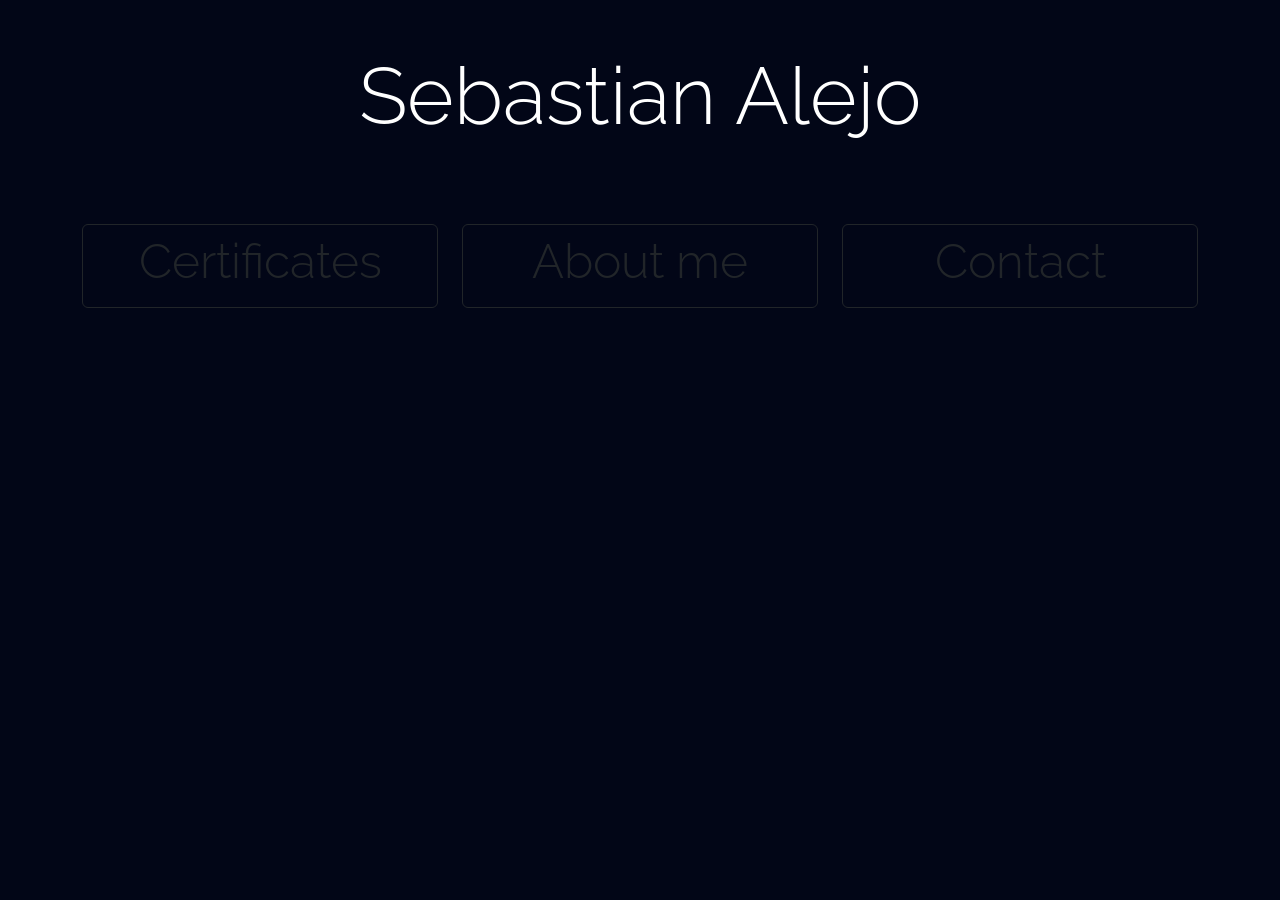
==== index.html @ dbbdac5d "Certificates" ====
<!DOCTYPE html>
<html lang="en" dir="ltr">
<head>
  <title>Sebastian Alejo Website</title>
  <link rel="stylesheet" href="styles.css">
  <link href="https://fonts.googleapis.com/css2?family=Raleway&display=swap" rel="stylesheet">
  <meta charset="UTF-8">
  <meta name="viewport" content="width=device-width, initial-scale=1">
  <link href="https://cdn.jsdelivr.net/npm/bootstrap@5.1.1/dist/css/bootstrap.min.css" rel="stylesheet" integrity="sha384-F3w7mX95PdgyTmZZMECAngseQB83DfGTowi0iMjiWaeVhAn4FJkqJByhZMI3AhiU" crossorigin="anonymous">
</head>
<body class="container bg-transparent">
  <header class="row mt-5 mb-5">
    <h1 class="display-1">Sebastian Alejo</h1>
  </header>
  <section class="row">
    <div class="col-lg-4 col-md-6 col-sm-12 my-4">
      <a class="btn btn-outline-dark mx-auto d-grid gap-2 py-2" href="#certificates" data-bs-toggle="collapse" role="button" aria-expanded="false" aria-controls="certificates"><h2 class="bg-transparent display-5">Certificates</h2></a>
      <div class="collapse my-3 display-6" id="certificates">
        <a class="btn btn-dark my-2" href="https://www.credly.com/badges/c07433f6-ce94-4910-9039-498a11cc44e9" target="_blanket"><p class="h4 bg-transparent my-1 text-white">Python Essentials</p></a> <br>
        <a class="btn btn-dark my-2" href="https://www.credly.com/badges/3a892a32-4303-44ca-a8dc-91c543e87b01" target="_blanket"><p class="h4 bg-transparent my-1 text-white">Introduction to IoT</p></a> <br>
        <a class="btn btn-dark my-2" href="https://www.credly.com/badges/d73851b6-8d9f-47f3-8013-ef76f5bd79b5" target="_blanket"><p class="h4 bg-transparent my-1 text-white">Introduction to Data Science</p></a> <br>
        <a class="btn btn-dark my-2" href="https://www.credly.com/badges/d4c3ed6d-5450-4c7a-a942-bfafad04dc27" target="_blanket"><p class="h4 bg-transparent my-1 text-white">Introduction to Cybersecurity</p></a> <br>
        <a class="btn btn-dark my-2" href="https://www.codecademy.com/profiles/sebastianalejo24/certificates/9eb0741e5ebef1f9f58a53bfac67d3a7" target="_blanket"><p class="h4 bg-transparent my-1 text-white">HTML</p></a> <br>
        <a class="btn btn-dark my-2" href="https://www.codecademy.com/profiles/sebastianalejo24/certificates/9a5bb1fc45b4281af1fffec93b0aaf05" target="_blanket"><p class="h4 bg-transparent my-1 text-white">CSS</p></a> <br>
        <a class="btn btn-dark my-2" href="https://www.codecademy.com/profiles/sebastianalejo24/certificates/3a62023b0054dc793edc0adecd715fd7" target="_blanket"><p class="h4 bg-transparent my-1 text-white">Responsive Design</p></a> <br>
        <a class="btn btn-dark my-2" href="https://www.codecademy.com/profiles/sebastianalejo24/certificates/0595479d03627a8cb816b069000e4d06" target="_blanket"><p class="h4 bg-transparent my-1 text-white">Bootstrap</p></a> <br>
        <a class="btn btn-dark my-2" href="https://www.codecademy.com/profiles/sebastianalejo24/certificates/705dcb15de0da4dd9d9fc4f3274b430e" target="_blanket"><p class="h4 bg-transparent my-1 text-white">JavaScript</p></a>
      </div>
    </div>
      <div class="col-lg-4 col-md-6 col-sm-12 my-4">
        <a class="btn btn-outline-dark mx-auto d-grid gap-2 py-2" href="#about-me" data-bs-toggle="collapse" role="button" aria-expanded="false" aria-controls="about-me"><h2 class="bg-transparent display-5">About me</h2></a>
        <div class="collapse my-3 display-6" id="about-me">
          <p>I'm a software engineer student</p>
          <p>I currently live in Lima, Peru</p>
          <p>22 yo</p>
        </div>
      </div>
      <div class="col-lg-4 col-md-12 col-sm-12 my-4">
        <a class="btn btn-outline-dark mx-auto d-grid gap-2 py-2" href="#contact" data-bs-toggle="collapse" role="button" aria-expanded="false" aria-controls="contact"><h2 class="bg-transparent display-5">Contact</h2></a>
        <div class="collapse my-3 display-6" id="contact">
          <a class="btn btn-dark my-2" href="https://www.linkedin.com/in/sebastianalejovaldez" target="_blanket"><p class="h4 bg-transparent my-1 text-white">LinkedIn</p></a> <br>
          <a class="btn btn-dark my-2" href="https://github.com/sebastianalejo" target="_blanket"><p class="h4 bg-transparent my-1 text-white">GitHub</p></a> <br>
          <a class="btn btn-dark my-2" href="https://www.instagram.com/salejovaldez/" target="_blanket"><p class="h4 bg-transparent my-1 text-white">Instagram</p></a> <br>
          <a class="btn btn-dark my-2" href="https://open.spotify.com/user/alejovaldez24?si=44b56c2497454f52" target="_blanket"><p class="h4 bg-transparent my-1 text-white">Spotify</p></a> <br>
          <a class="btn btn-dark my-2" href="https://api.whatsapp.com/send?phone=51922934170" target="_blanket"><p class="h4 bg-transparent my-1 text-white">WhatsApp</p></a>
        </div>
      </div>
  </section>
<script src="https://cdn.jsdelivr.net/npm/bootstrap@5.1.1/dist/js/bootstrap.bundle.min.js" integrity="sha384-/bQdsTh/da6pkI1MST/rWKFNjaCP5gBSY4sEBT38Q/9RBh9AH40zEOg7Hlq2THRZ" crossorigin="anonymous"></script>
</body>
</html>
---- styles.css ----
* {
    font-family: 'Raleway', sans-serif;
    text-align: center;
    background-color: #020617;
    color: white;
}
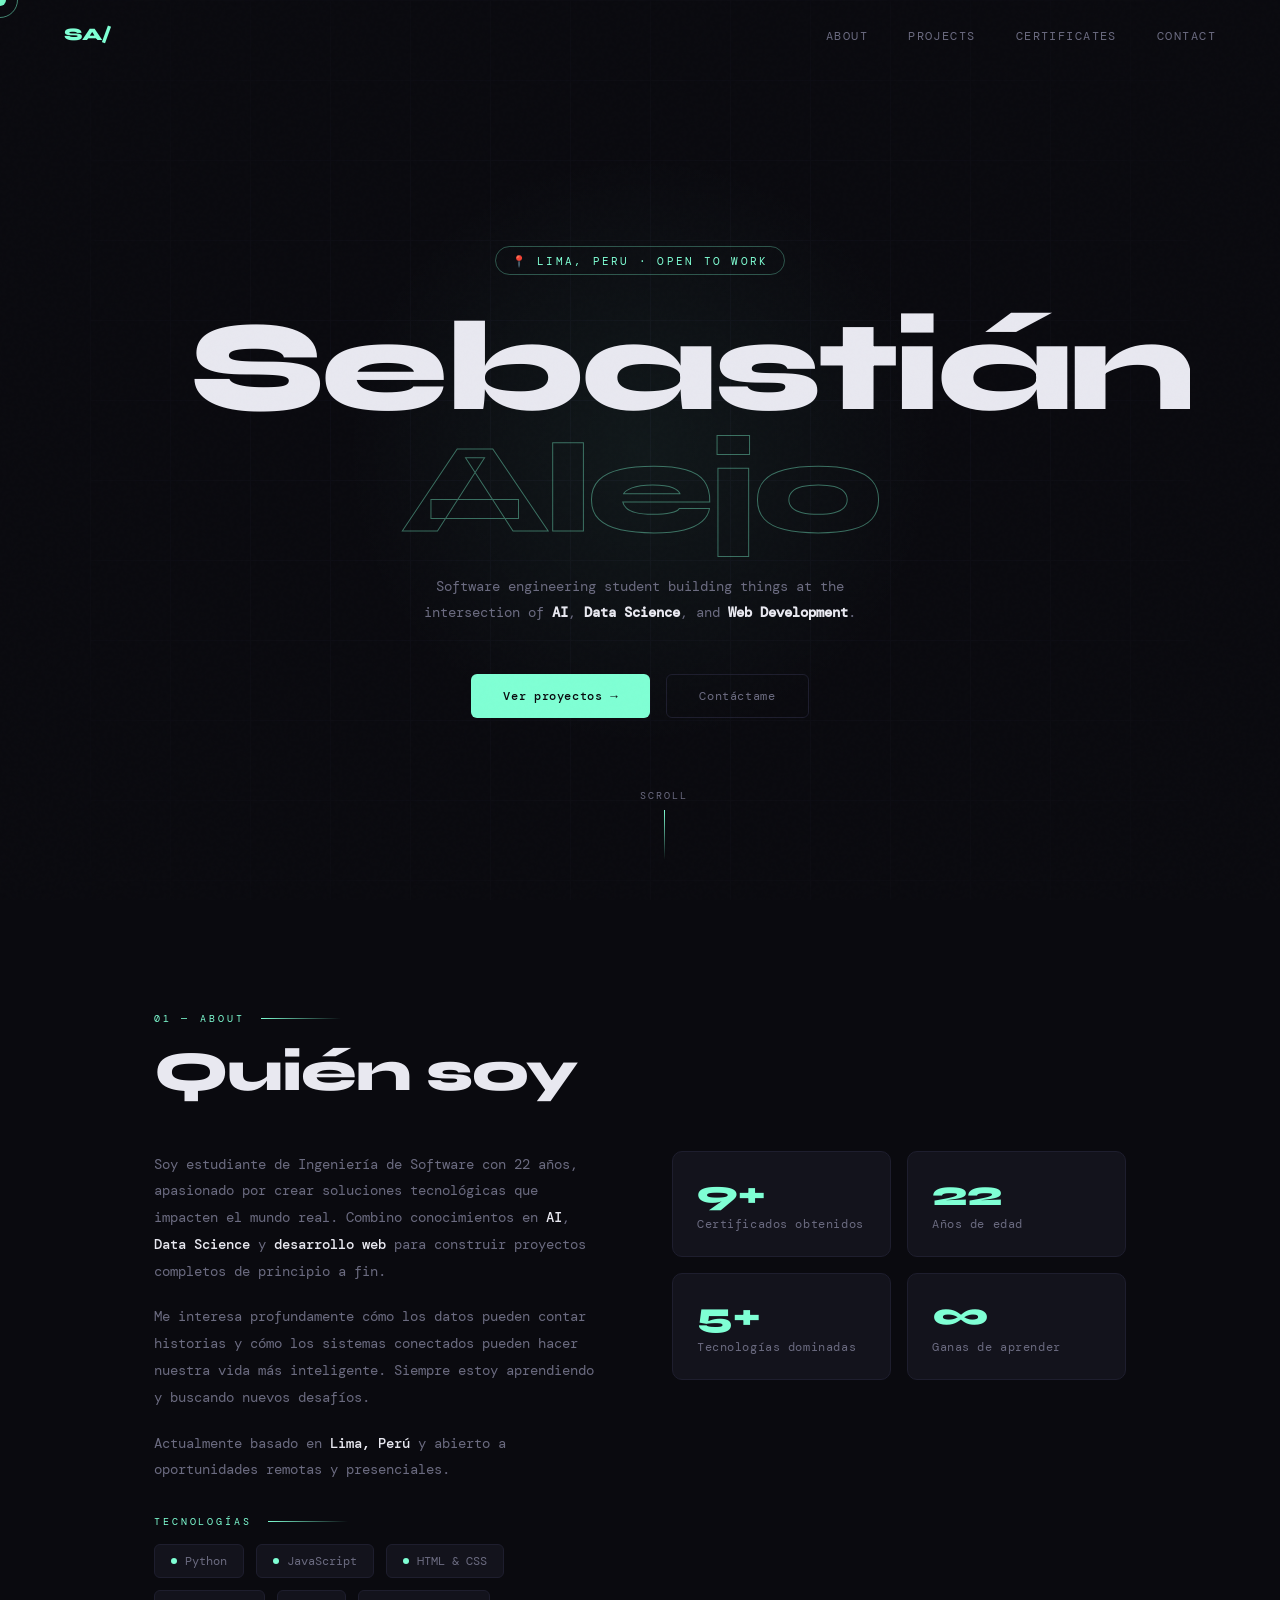
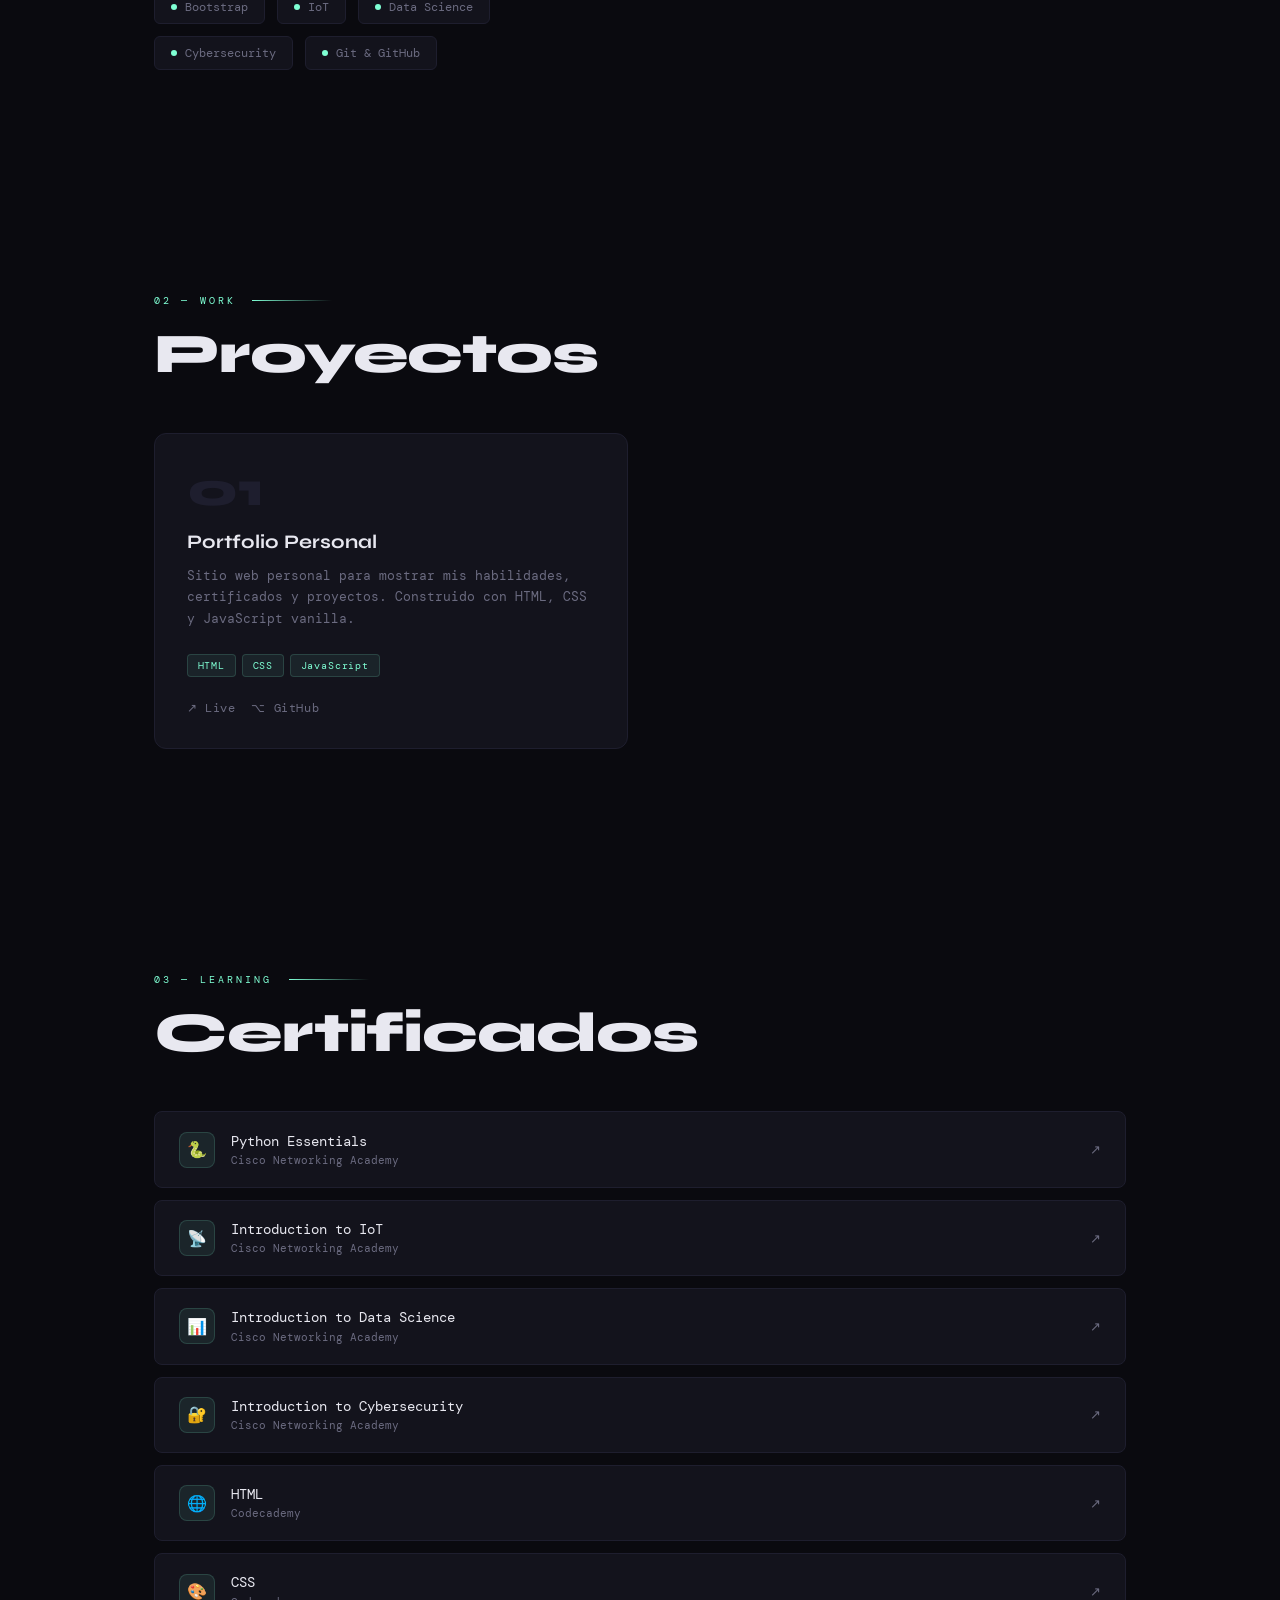
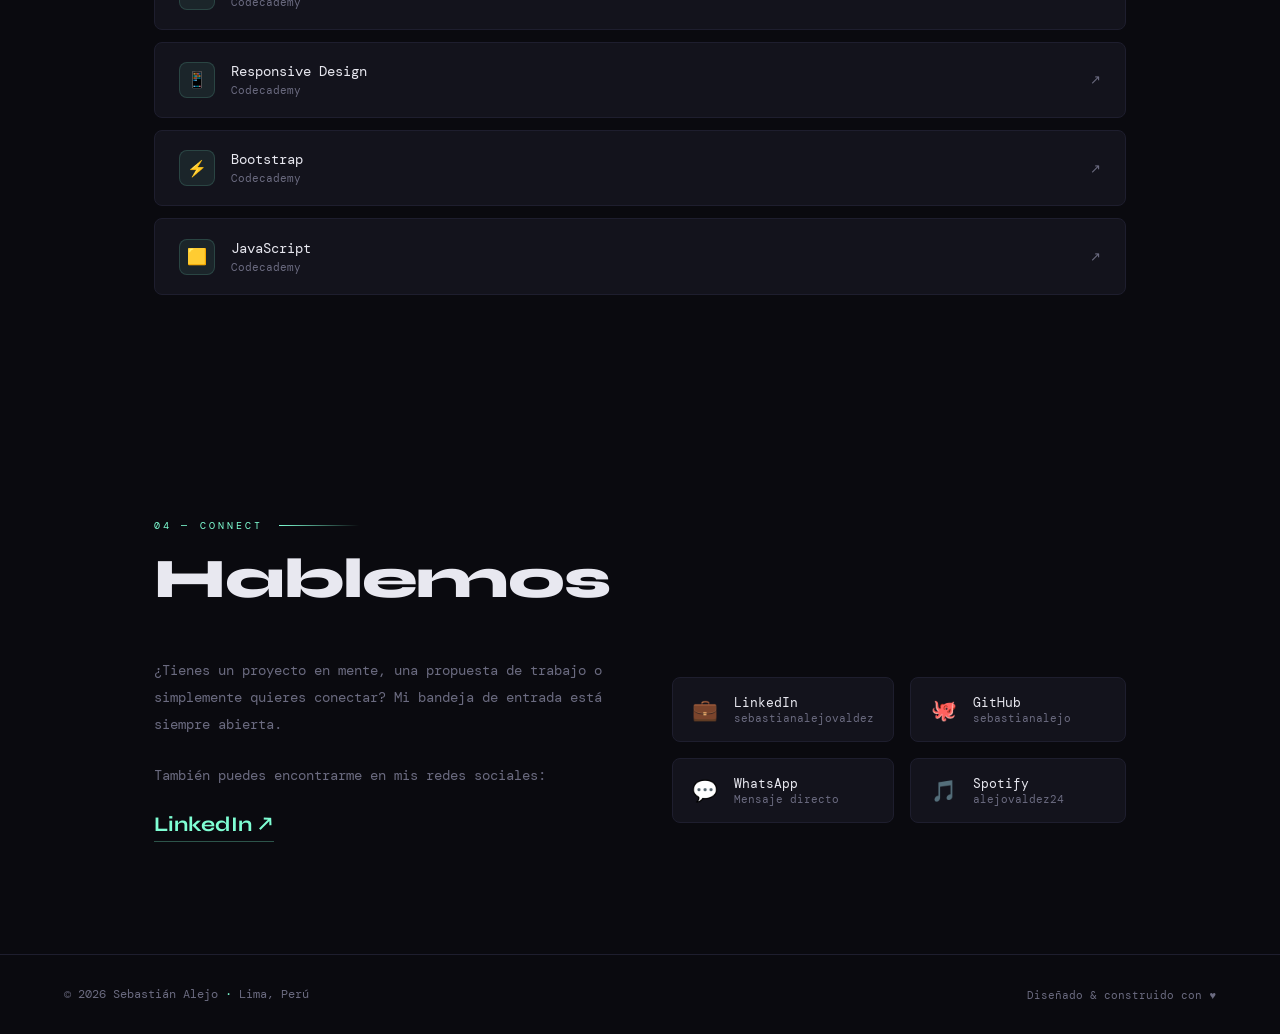
==== commit 95d89886: "Change all" ====
--- a/index.html
+++ b/index.html
@@ -1,51 +1,296 @@
 <!DOCTYPE html>
-<html lang="en" dir="ltr">
+<html lang="es">
 <head>
-  <title>Sebastian Alejo Website</title>
+  <meta charset="UTF-8" />
+  <meta name="viewport" content="width=device-width, initial-scale=1.0" />
+  <meta name="description" content="Sebastián Alejo — Software Engineering Student from Lima, Peru. Passionate about IoT, Data Science, and Web Development." />
+  <title>Sebastián Alejo — Software Engineer</title>
+  <link rel="preconnect" href="https://fonts.googleapis.com" />
+  <link href="https://fonts.googleapis.com/css2?family=Syne:wght@400;700;800&family=DM+Mono:wght@300;400;500&display=swap" rel="stylesheet" />
   <link rel="stylesheet" href="styles.css">
-  <link href="https://fonts.googleapis.com/css2?family=Raleway&display=swap" rel="stylesheet">
-  <meta charset="UTF-8">
-  <meta name="viewport" content="width=device-width, initial-scale=1">
-  <link href="https://cdn.jsdelivr.net/npm/bootstrap@5.1.1/dist/css/bootstrap.min.css" rel="stylesheet" integrity="sha384-F3w7mX95PdgyTmZZMECAngseQB83DfGTowi0iMjiWaeVhAn4FJkqJByhZMI3AhiU" crossorigin="anonymous">
 </head>
-<body class="container bg-transparent">
-  <header class="row mt-5 mb-5">
-    <h1 class="display-1">Sebastian Alejo</h1>
-  </header>
-  <section class="row">
-    <div class="col-lg-4 col-md-6 col-sm-12 my-4">
-      <a class="btn btn-outline-dark mx-auto d-grid gap-2 py-2" href="#certificates" data-bs-toggle="collapse" role="button" aria-expanded="false" aria-controls="certificates"><h2 class="bg-transparent display-5">Certificates</h2></a>
-      <div class="collapse my-3 display-6" id="certificates">
-        <a class="btn btn-dark my-2" href="https://www.credly.com/badges/c07433f6-ce94-4910-9039-498a11cc44e9" target="_blanket"><p class="h4 bg-transparent my-1 text-white">Python Essentials</p></a> <br>
-        <a class="btn btn-dark my-2" href="https://www.credly.com/badges/3a892a32-4303-44ca-a8dc-91c543e87b01" target="_blanket"><p class="h4 bg-transparent my-1 text-white">Introduction to IoT</p></a> <br>
-        <a class="btn btn-dark my-2" href="https://www.credly.com/badges/d73851b6-8d9f-47f3-8013-ef76f5bd79b5" target="_blanket"><p class="h4 bg-transparent my-1 text-white">Introduction to Data Science</p></a> <br>
-        <a class="btn btn-dark my-2" href="https://www.credly.com/badges/d4c3ed6d-5450-4c7a-a942-bfafad04dc27" target="_blanket"><p class="h4 bg-transparent my-1 text-white">Introduction to Cybersecurity</p></a> <br>
-        <a class="btn btn-dark my-2" href="https://www.codecademy.com/profiles/sebastianalejo24/certificates/9eb0741e5ebef1f9f58a53bfac67d3a7" target="_blanket"><p class="h4 bg-transparent my-1 text-white">HTML</p></a> <br>
-        <a class="btn btn-dark my-2" href="https://www.codecademy.com/profiles/sebastianalejo24/certificates/9a5bb1fc45b4281af1fffec93b0aaf05" target="_blanket"><p class="h4 bg-transparent my-1 text-white">CSS</p></a> <br>
-        <a class="btn btn-dark my-2" href="https://www.codecademy.com/profiles/sebastianalejo24/certificates/3a62023b0054dc793edc0adecd715fd7" target="_blanket"><p class="h4 bg-transparent my-1 text-white">Responsive Design</p></a> <br>
-        <a class="btn btn-dark my-2" href="https://www.codecademy.com/profiles/sebastianalejo24/certificates/0595479d03627a8cb816b069000e4d06" target="_blanket"><p class="h4 bg-transparent my-1 text-white">Bootstrap</p></a> <br>
-        <a class="btn btn-dark my-2" href="https://www.codecademy.com/profiles/sebastianalejo24/certificates/705dcb15de0da4dd9d9fc4f3274b430e" target="_blanket"><p class="h4 bg-transparent my-1 text-white">JavaScript</p></a>
-      </div>
-    </div>
-      <div class="col-lg-4 col-md-6 col-sm-12 my-4">
-        <a class="btn btn-outline-dark mx-auto d-grid gap-2 py-2" href="#about-me" data-bs-toggle="collapse" role="button" aria-expanded="false" aria-controls="about-me"><h2 class="bg-transparent display-5">About me</h2></a>
-        <div class="collapse my-3 display-6" id="about-me">
-          <p>I'm a software engineer student</p>
-          <p>I currently live in Lima, Peru</p>
-          <p>22 yo</p>
-        </div>
-      </div>
-      <div class="col-lg-4 col-md-12 col-sm-12 my-4">
-        <a class="btn btn-outline-dark mx-auto d-grid gap-2 py-2" href="#contact" data-bs-toggle="collapse" role="button" aria-expanded="false" aria-controls="contact"><h2 class="bg-transparent display-5">Contact</h2></a>
-        <div class="collapse my-3 display-6" id="contact">
-          <a class="btn btn-dark my-2" href="https://www.linkedin.com/in/sebastianalejovaldez" target="_blanket"><p class="h4 bg-transparent my-1 text-white">LinkedIn</p></a> <br>
-          <a class="btn btn-dark my-2" href="https://github.com/sebastianalejo" target="_blanket"><p class="h4 bg-transparent my-1 text-white">GitHub</p></a> <br>
-          <a class="btn btn-dark my-2" href="https://www.instagram.com/salejovaldez/" target="_blanket"><p class="h4 bg-transparent my-1 text-white">Instagram</p></a> <br>
-          <a class="btn btn-dark my-2" href="https://open.spotify.com/user/alejovaldez24?si=44b56c2497454f52" target="_blanket"><p class="h4 bg-transparent my-1 text-white">Spotify</p></a> <br>
-          <a class="btn btn-dark my-2" href="https://api.whatsapp.com/send?phone=51922934170" target="_blanket"><p class="h4 bg-transparent my-1 text-white">WhatsApp</p></a>
-        </div>
-      </div>
-  </section>
-<script src="https://cdn.jsdelivr.net/npm/bootstrap@5.1.1/dist/js/bootstrap.bundle.min.js" integrity="sha384-/bQdsTh/da6pkI1MST/rWKFNjaCP5gBSY4sEBT38Q/9RBh9AH40zEOg7Hlq2THRZ" crossorigin="anonymous"></script>
+<body>
+
+  <div class="cursor" id="cursor"></div>
+  <div class="cursor-ring" id="cursorRing"></div>
+
+  <!-- NAV -->
+  <nav id="navbar">
+    <a href="#" class="nav-logo">SA/</a>
+    <ul class="nav-links">
+      <li><a href="#about">About</a></li>
+      <li><a href="#projects">Projects</a></li>
+      <li><a href="#certificates">Certificates</a></li>
+      <li><a href="#contact">Contact</a></li>
+    </ul>
+  </nav>
+
+  <!-- HERO -->
+  <section class="hero">
+    <div class="hero-grid"></div>
+    <div class="hero-glow"></div>
+    <div class="hero-content">
+      <div class="hero-tag">📍 Lima, Peru · Open to work</div>
+      <h1 class="hero-name">Sebastián<br/><span>Alejo</span></h1>
+      <p class="hero-desc">
+        Software engineering student building things at the intersection of
+        <strong style="color:#e8e8f0">AI</strong>,
+        <strong style="color:#e8e8f0">Data Science</strong>, and
+        <strong style="color:#e8e8f0">Web Development</strong>.
+      </p>
+      <div class="hero-cta">
+        <a href="#projects" class="btn btn-primary">Ver proyectos →</a>
+        <a href="#contact" class="btn btn-secondary">Contáctame</a>
+      </div>
+    </div>
+    <div class="scroll-hint">
+      <span>scroll</span>
+      <div class="scroll-line"></div>
+    </div>
+  </section>
+
+  <!-- ABOUT -->
+  <section id="about">
+    <div class="reveal">
+      <div class="section-label">01 — About</div>
+      <h2 class="section-title">Quién soy</h2>
+      <div class="about-grid">
+        <div class="about-text">
+          <p>Soy estudiante de Ingeniería de Software con 22 años, apasionado por crear soluciones tecnológicas que impacten el mundo real. Combino conocimientos en <strong>AI</strong>, <strong>Data Science</strong> y <strong>desarrollo web</strong> para construir proyectos completos de principio a fin.</p>
+          <p>Me interesa profundamente cómo los datos pueden contar historias y cómo los sistemas conectados pueden hacer nuestra vida más inteligente. Siempre estoy aprendiendo y buscando nuevos desafíos.</p>
+          <p>Actualmente basado en <strong>Lima, Perú</strong> y abierto a oportunidades remotas y presenciales.</p>
+
+          <div style="margin-top:2rem;">
+            <div class="section-label" style="margin-bottom:1rem; font-size:0.6rem;">Tecnologías</div>
+            <div class="skills-grid">
+              <div class="skill-tag"><div class="skill-dot"></div>Python</div>
+              <div class="skill-tag"><div class="skill-dot"></div>JavaScript</div>
+              <div class="skill-tag"><div class="skill-dot"></div>HTML & CSS</div>
+              <div class="skill-tag"><div class="skill-dot"></div>Bootstrap</div>
+              <div class="skill-tag"><div class="skill-dot"></div>IoT</div>
+              <div class="skill-tag"><div class="skill-dot"></div>Data Science</div>
+              <div class="skill-tag"><div class="skill-dot"></div>Cybersecurity</div>
+              <div class="skill-tag"><div class="skill-dot"></div>Git & GitHub</div>
+            </div>
+          </div>
+        </div>
+        <div class="about-stats">
+          <div class="stat-card">
+            <div class="stat-number">9+</div>
+            <div class="stat-label">Certificados obtenidos</div>
+          </div>
+          <div class="stat-card">
+            <div class="stat-number">22</div>
+            <div class="stat-label">Años de edad</div>
+          </div>
+          <div class="stat-card">
+            <div class="stat-number">5+</div>
+            <div class="stat-label">Tecnologías dominadas</div>
+          </div>
+          <div class="stat-card">
+            <div class="stat-number">∞</div>
+            <div class="stat-label">Ganas de aprender</div>
+          </div>
+        </div>
+      </div>
+    </div>
+  </section>
+
+  <!-- PROJECTS -->
+  <section id="projects">
+    <div class="reveal">
+      <div class="section-label">02 — Work</div>
+      <h2 class="section-title">Proyectos</h2>
+      <div class="projects-grid">
+
+        <div class="project-card">
+          <div class="project-number">01</div>
+          <h3 class="project-title">Portfolio Personal</h3>
+          <p class="project-desc">Sitio web personal para mostrar mis habilidades, certificados y proyectos. Construido con HTML, CSS y JavaScript vanilla.</p>
+          <div class="project-tags">
+            <span class="project-tag">HTML</span>
+            <span class="project-tag">CSS</span>
+            <span class="project-tag">JavaScript</span>
+          </div>
+          <div class="project-links">
+            <a href="https://sebastianalejo.github.io/" target="_blank" class="project-link">↗ Live</a>
+            <a href="https://github.com/sebastianalejo" target="_blank" class="project-link">⌥ GitHub</a>
+          </div>
+        </div>
+
+        <!-- <div class="project-card" style="border-style: dashed; opacity: 0.6;">
+          <div class="project-number">02</div>
+          <h3 class="project-title">Próximamente...</h3>
+          <p class="project-desc">Agrega aquí tu siguiente proyecto. IoT, Data Science, una app web — ¡lo que estés construyendo!</p>
+          <div class="project-tags">
+            <span class="project-tag">En progreso</span>
+          </div>
+        </div> -->
+
+        <!-- <div class="project-card" style="border-style: dashed; opacity: 0.6;">
+          <div class="project-number">03</div>
+          <h3 class="project-title">Próximamente...</h3>
+          <p class="project-desc">¿Un proyecto de Data Science? ¿Un dashboard? ¿Un sistema IoT? El espacio es tuyo.</p>
+          <div class="project-tags">
+            <span class="project-tag">En progreso</span>
+          </div>
+        </div> -->
+
+      </div>
+    </div>
+  </section>
+
+  <!-- CERTIFICATES -->
+  <section id="certificates">
+    <div class="reveal">
+      <div class="section-label">03 — Learning</div>
+      <h2 class="section-title">Certificados</h2>
+      <div class="certs-list">
+        <a href="https://www.credly.com/badges/c07433f6-ce94-4910-9039-498a11cc44e9" target="_blank" class="cert-item">
+          <div class="cert-left">
+            <div class="cert-icon">🐍</div>
+            <div>
+              <div class="cert-name">Python Essentials</div>
+              <div class="cert-source">Cisco Networking Academy</div>
+            </div>
+          </div>
+          <span class="cert-arrow">↗</span>
+        </a>
+        <a href="https://www.credly.com/badges/3a892a32-4303-44ca-a8dc-91c543e87b01" target="_blank" class="cert-item">
+          <div class="cert-left">
+            <div class="cert-icon">📡</div>
+            <div>
+              <div class="cert-name">Introduction to IoT</div>
+              <div class="cert-source">Cisco Networking Academy</div>
+            </div>
+          </div>
+          <span class="cert-arrow">↗</span>
+        </a>
+        <a href="https://www.credly.com/badges/d73851b6-8d9f-47f3-8013-ef76f5bd79b5" target="_blank" class="cert-item">
+          <div class="cert-left">
+            <div class="cert-icon">📊</div>
+            <div>
+              <div class="cert-name">Introduction to Data Science</div>
+              <div class="cert-source">Cisco Networking Academy</div>
+            </div>
+          </div>
+          <span class="cert-arrow">↗</span>
+        </a>
+        <a href="https://www.credly.com/badges/d4c3ed6d-5450-4c7a-a942-bfafad04dc27" target="_blank" class="cert-item">
+          <div class="cert-left">
+            <div class="cert-icon">🔐</div>
+            <div>
+              <div class="cert-name">Introduction to Cybersecurity</div>
+              <div class="cert-source">Cisco Networking Academy</div>
+            </div>
+          </div>
+          <span class="cert-arrow">↗</span>
+        </a>
+        <a href="https://www.codecademy.com/profiles/sebastianalejo24/certificates/9eb0741e5ebef1f9f58a53bfac67d3a7" target="_blank" class="cert-item">
+          <div class="cert-left">
+            <div class="cert-icon">🌐</div>
+            <div>
+              <div class="cert-name">HTML</div>
+              <div class="cert-source">Codecademy</div>
+            </div>
+          </div>
+          <span class="cert-arrow">↗</span>
+        </a>
+        <a href="https://www.codecademy.com/profiles/sebastianalejo24/certificates/9a5bb1fc45b4281af1fffec93b0aaf05" target="_blank" class="cert-item">
+          <div class="cert-left">
+            <div class="cert-icon">🎨</div>
+            <div>
+              <div class="cert-name">CSS</div>
+              <div class="cert-source">Codecademy</div>
+            </div>
+          </div>
+          <span class="cert-arrow">↗</span>
+        </a>
+        <a href="https://www.codecademy.com/profiles/sebastianalejo24/certificates/3a62023b0054dc793edc0adecd715fd7" target="_blank" class="cert-item">
+          <div class="cert-left">
+            <div class="cert-icon">📱</div>
+            <div>
+              <div class="cert-name">Responsive Design</div>
+              <div class="cert-source">Codecademy</div>
+            </div>
+          </div>
+          <span class="cert-arrow">↗</span>
+        </a>
+        <a href="https://www.codecademy.com/profiles/sebastianalejo24/certificates/0595479d03627a8cb816b069000e4d06" target="_blank" class="cert-item">
+          <div class="cert-left">
+            <div class="cert-icon">⚡</div>
+            <div>
+              <div class="cert-name">Bootstrap</div>
+              <div class="cert-source">Codecademy</div>
+            </div>
+          </div>
+          <span class="cert-arrow">↗</span>
+        </a>
+        <a href="https://www.codecademy.com/profiles/sebastianalejo24/certificates/705dcb15de0da4dd9d9fc4f3274b430e" target="_blank" class="cert-item">
+          <div class="cert-left">
+            <div class="cert-icon">🟨</div>
+            <div>
+              <div class="cert-name">JavaScript</div>
+              <div class="cert-source">Codecademy</div>
+            </div>
+          </div>
+          <span class="cert-arrow">↗</span>
+        </a>
+      </div>
+    </div>
+  </section>
+
+  <!-- CONTACT -->
+  <section id="contact">
+    <div class="reveal">
+      <div class="section-label">04 — Connect</div>
+      <h2 class="section-title">Hablemos</h2>
+      <div class="contact-wrapper">
+        <div class="contact-text">
+          <p>¿Tienes un proyecto en mente, una propuesta de trabajo o simplemente quieres conectar? Mi bandeja de entrada está siempre abierta.</p>
+          <p>También puedes encontrarme en mis redes sociales:</p>
+          <a href="https://www.linkedin.com/in/sebastianalejovaldez" class="contact-email">LinkedIn ↗</a>
+        </div>
+        <div class="socials-grid">
+          <a href="https://www.linkedin.com/in/sebastianalejovaldez" target="_blank" class="social-card">
+            <div class="social-icon">💼</div>
+            <div>
+              <div class="social-name">LinkedIn</div>
+              <div class="social-handle">sebastianalejovaldez</div>
+            </div>
+          </a>
+          <a href="https://github.com/sebastianalejo" target="_blank" class="social-card">
+            <div class="social-icon">🐙</div>
+            <div>
+              <div class="social-name">GitHub</div>
+              <div class="social-handle">sebastianalejo</div>
+            </div>
+          </a>
+          <a href="https://api.whatsapp.com/send?phone=51922934170" target="_blank" class="social-card">
+            <div class="social-icon">💬</div>
+            <div>
+              <div class="social-name">WhatsApp</div>
+              <div class="social-handle">Mensaje directo</div>
+            </div>
+          </a>
+          <a href="https://open.spotify.com/user/alejovaldez24" target="_blank" class="social-card">
+            <div class="social-icon">🎵</div>
+            <div>
+              <div class="social-name">Spotify</div>
+              <div class="social-handle">alejovaldez24</div>
+            </div>
+          </a>
+        </div>
+      </div>
+    </div>
+  </section>
+
+  <footer>
+    <p>© 2026 Sebastián Alejo <span class="footer-dot">·</span> Lima, Perú</p>
+    <p style="color: var(--muted); font-size: 0.68rem;">Diseñado & construido con ♥</p>
+  </footer>
+
+  <script src="script.js"></script>
+
 </body>
 </html>
--- a/styles.css
+++ b/styles.css
@@ -1,7 +1,454 @@
-* {
-    font-family: 'Raleway', sans-serif;
-    text-align: center;
-    background-color: #020617;
-    color: white;
-}
-
+    :root {
+      --bg: #0a0a0f;
+      --surface: #111118;
+      --border: #1e1e2e;
+      --accent: #7fffd4;
+      --accent2: #ff6b6b;
+      --text: #e8e8f0;
+      --muted: #6b6b80;
+      --card: #13131c;
+    }
+
+    *, *::before, *::after { box-sizing: border-box; margin: 0; padding: 0; }
+
+    html { scroll-behavior: smooth; }
+
+    body {
+      background: var(--bg);
+      color: var(--text);
+      font-family: 'DM Mono', monospace;
+      overflow-x: hidden;
+      cursor: none;
+    }
+
+    /* Custom cursor */
+    .cursor {
+      width: 12px; height: 12px;
+      background: var(--accent);
+      border-radius: 50%;
+      position: fixed;
+      pointer-events: none;
+      z-index: 9999;
+      transform: translate(-50%, -50%);
+      transition: transform 0.1s, width 0.2s, height 0.2s, background 0.2s;
+      mix-blend-mode: difference;
+    }
+    .cursor-ring {
+      width: 36px; height: 36px;
+      border: 1.5px solid var(--accent);
+      border-radius: 50%;
+      position: fixed;
+      pointer-events: none;
+      z-index: 9998;
+      transform: translate(-50%, -50%);
+      transition: transform 0.15s ease-out, width 0.2s, height 0.2s;
+      opacity: 0.5;
+    }
+
+    /* Noise texture overlay */
+    body::before {
+      content: '';
+      position: fixed;
+      inset: 0;
+      background-image: url("data:image/svg+xml,%3Csvg viewBox='0 0 256 256' xmlns='http://www.w3.org/2000/svg'%3E%3Cfilter id='noise'%3E%3CfeTurbulence type='fractalNoise' baseFrequency='0.9' numOctaves='4' stitchTiles='stitch'/%3E%3C/filter%3E%3Crect width='100%25' height='100%25' filter='url(%23noise)' opacity='0.03'/%3E%3C/svg%3E");
+      pointer-events: none;
+      z-index: 1;
+      opacity: 0.4;
+    }
+
+    /* NAV */
+    nav {
+      position: fixed; top: 0; left: 0; right: 0;
+      z-index: 100;
+      display: flex; align-items: center; justify-content: space-between;
+      padding: 1.5rem 4rem;
+      border-bottom: 1px solid transparent;
+      transition: border-color 0.3s, background 0.3s;
+    }
+    nav.scrolled {
+      background: rgba(10,10,15,0.85);
+      backdrop-filter: blur(12px);
+      border-color: var(--border);
+    }
+    .nav-logo {
+      font-family: 'Syne', sans-serif;
+      font-weight: 800;
+      font-size: 1.1rem;
+      letter-spacing: -0.02em;
+      color: var(--accent);
+      text-decoration: none;
+    }
+    .nav-links { display: flex; gap: 2.5rem; list-style: none; }
+    .nav-links a {
+      color: var(--muted);
+      text-decoration: none;
+      font-size: 0.75rem;
+      letter-spacing: 0.12em;
+      text-transform: uppercase;
+      transition: color 0.2s;
+    }
+    .nav-links a:hover { color: var(--accent); }
+
+    /* HERO */
+    .hero {
+      min-height: 100vh;
+      display: grid;
+      place-items: center;
+      position: relative;
+      padding: 8rem 4rem 4rem;
+      overflow: hidden;
+    }
+    .hero-grid {
+      position: absolute; inset: 0;
+      background-image:
+        linear-gradient(var(--border) 1px, transparent 1px),
+        linear-gradient(90deg, var(--border) 1px, transparent 1px);
+      background-size: 80px 80px;
+      opacity: 0.3;
+      mask-image: radial-gradient(ellipse 80% 80% at 50% 50%, black, transparent);
+    }
+    .hero-glow {
+      position: absolute;
+      width: 600px; height: 600px;
+      background: radial-gradient(circle, rgba(127,255,212,0.06) 0%, transparent 70%);
+      border-radius: 50%;
+      top: 50%; left: 50%;
+      transform: translate(-50%, -50%);
+      pointer-events: none;
+    }
+    .hero-content {
+      position: relative;
+      text-align: center;
+      max-width: 900px;
+    }
+    .hero-tag {
+      display: inline-block;
+      font-size: 0.7rem;
+      letter-spacing: 0.2em;
+      text-transform: uppercase;
+      color: var(--accent);
+      border: 1px solid rgba(127,255,212,0.3);
+      padding: 0.4rem 1rem;
+      border-radius: 999px;
+      margin-bottom: 2rem;
+      opacity: 0;
+      animation: fadeUp 0.6s 0.2s forwards;
+    }
+    .hero-name {
+      font-family: 'Syne', sans-serif;
+      font-size: clamp(3.5rem, 10vw, 8rem);
+      font-weight: 800;
+      line-height: 0.95;
+      letter-spacing: -0.03em;
+      margin-bottom: 1.5rem;
+      opacity: 0;
+      animation: fadeUp 0.6s 0.4s forwards;
+    }
+    .hero-name span {
+      -webkit-text-stroke: 1px rgba(127,255,212,0.4);
+      color: transparent;
+    }
+    .hero-desc {
+      font-size: 0.9rem;
+      color: var(--muted);
+      line-height: 1.8;
+      max-width: 500px;
+      margin: 0 auto 3rem;
+      opacity: 0;
+      animation: fadeUp 0.6s 0.6s forwards;
+    }
+    .hero-cta {
+      display: flex; gap: 1rem; justify-content: center; flex-wrap: wrap;
+      opacity: 0;
+      animation: fadeUp 0.6s 0.8s forwards;
+    }
+    .btn {
+      display: inline-flex; align-items: center; gap: 0.5rem;
+      padding: 0.8rem 2rem;
+      border-radius: 6px;
+      font-family: 'DM Mono', monospace;
+      font-size: 0.78rem;
+      letter-spacing: 0.05em;
+      text-decoration: none;
+      transition: all 0.2s;
+      cursor: none;
+    }
+    .btn-primary {
+      background: var(--accent);
+      color: #0a0a0f;
+      font-weight: 500;
+    }
+    .btn-primary:hover { background: #5fe0b8; transform: translateY(-2px); box-shadow: 0 8px 24px rgba(127,255,212,0.2); }
+    .btn-secondary {
+      border: 1px solid var(--border);
+      color: var(--muted);
+    }
+    .btn-secondary:hover { border-color: var(--accent); color: var(--accent); transform: translateY(-2px); }
+
+    .scroll-hint {
+      position: absolute;
+      bottom: 2.5rem; left: 50%;
+      transform: translateX(-50%);
+      display: flex; flex-direction: column; align-items: center; gap: 0.5rem;
+      opacity: 0;
+      animation: fadeUp 0.6s 1.2s forwards;
+    }
+    .scroll-hint span { font-size: 0.65rem; letter-spacing: 0.2em; text-transform: uppercase; color: var(--muted); }
+    .scroll-line {
+      width: 1px; height: 50px;
+      background: linear-gradient(to bottom, var(--accent), transparent);
+      animation: scrollPulse 1.5s ease-in-out infinite;
+    }
+
+    /* SECTIONS */
+    section { padding: 7rem 4rem; max-width: 1100px; margin: 0 auto; }
+    .section-label {
+      font-size: 0.65rem;
+      letter-spacing: 0.3em;
+      text-transform: uppercase;
+      color: var(--accent);
+      margin-bottom: 1rem;
+      display: flex; align-items: center; gap: 1rem;
+    }
+    .section-label::after {
+      content: '';
+      flex: 1; height: 1px;
+      background: linear-gradient(to right, var(--accent), transparent);
+      max-width: 80px;
+    }
+    .section-title {
+      font-family: 'Syne', sans-serif;
+      font-size: clamp(2rem, 5vw, 3.5rem);
+      font-weight: 800;
+      line-height: 1.1;
+      letter-spacing: -0.02em;
+      margin-bottom: 3rem;
+    }
+
+    /* ABOUT */
+    .about-grid {
+      display: grid;
+      grid-template-columns: 1fr 1fr;
+      gap: 4rem;
+      align-items: start;
+    }
+    .about-text p {
+      color: var(--muted);
+      line-height: 1.9;
+      font-size: 0.88rem;
+      margin-bottom: 1.2rem;
+    }
+    .about-text p strong { color: var(--text); font-weight: 500; }
+    .about-stats {
+      display: grid;
+      grid-template-columns: 1fr 1fr;
+      gap: 1rem;
+    }
+    .stat-card {
+      background: var(--card);
+      border: 1px solid var(--border);
+      border-radius: 10px;
+      padding: 1.5rem;
+      transition: border-color 0.2s, transform 0.2s;
+    }
+    .stat-card:hover { border-color: rgba(127,255,212,0.3); transform: translateY(-3px); }
+    .stat-number {
+      font-family: 'Syne', sans-serif;
+      font-size: 2.2rem;
+      font-weight: 800;
+      color: var(--accent);
+      line-height: 1;
+      margin-bottom: 0.4rem;
+    }
+    .stat-label { font-size: 0.72rem; color: var(--muted); letter-spacing: 0.05em; }
+
+    /* SKILLS / TECH */
+    .skills-grid {
+      display: flex; flex-wrap: wrap; gap: 0.75rem;
+    }
+    .skill-tag {
+      display: flex; align-items: center; gap: 0.5rem;
+      padding: 0.5rem 1rem;
+      background: var(--card);
+      border: 1px solid var(--border);
+      border-radius: 6px;
+      font-size: 0.75rem;
+      color: var(--muted);
+      transition: all 0.2s;
+    }
+    .skill-tag:hover { border-color: var(--accent); color: var(--accent); }
+    .skill-dot { width: 6px; height: 6px; background: var(--accent); border-radius: 50%; }
+
+    /* PROJECTS */
+    .projects-grid {
+      display: grid;
+      grid-template-columns: repeat(auto-fill, minmax(320px, 1fr));
+      gap: 1.5rem;
+    }
+    .project-card {
+      background: var(--card);
+      border: 1px solid var(--border);
+      border-radius: 12px;
+      padding: 2rem;
+      position: relative;
+      overflow: hidden;
+      transition: border-color 0.2s, transform 0.2s;
+      display: flex; flex-direction: column;
+    }
+    .project-card::before {
+      content: '';
+      position: absolute; top: 0; left: 0; right: 0;
+      height: 2px;
+      background: linear-gradient(to right, var(--accent), transparent);
+      opacity: 0;
+      transition: opacity 0.2s;
+    }
+    .project-card:hover { border-color: rgba(127,255,212,0.2); transform: translateY(-4px); }
+    .project-card:hover::before { opacity: 1; }
+    .project-number {
+      font-family: 'Syne', sans-serif;
+      font-size: 3rem;
+      font-weight: 800;
+      color: var(--border);
+      line-height: 1;
+      margin-bottom: 1rem;
+      transition: color 0.2s;
+    }
+    .project-card:hover .project-number { color: rgba(127,255,212,0.15); }
+    .project-title {
+      font-family: 'Syne', sans-serif;
+      font-size: 1.2rem;
+      font-weight: 700;
+      margin-bottom: 0.75rem;
+    }
+    .project-desc { font-size: 0.8rem; color: var(--muted); line-height: 1.7; flex: 1; margin-bottom: 1.5rem; }
+    .project-tags { display: flex; flex-wrap: wrap; gap: 0.4rem; margin-bottom: 1.5rem; }
+    .project-tag {
+      font-size: 0.65rem;
+      letter-spacing: 0.08em;
+      padding: 0.25rem 0.6rem;
+      background: rgba(127,255,212,0.07);
+      color: var(--accent);
+      border-radius: 4px;
+      border: 1px solid rgba(127,255,212,0.15);
+    }
+    .project-links { display: flex; gap: 1rem; }
+    .project-link {
+      font-size: 0.72rem;
+      color: var(--muted);
+      text-decoration: none;
+      letter-spacing: 0.05em;
+      transition: color 0.2s;
+      display: flex; align-items: center; gap: 0.3rem;
+    }
+    .project-link:hover { color: var(--accent); }
+
+    /* CERTIFICATES */
+    .certs-list { display: flex; flex-direction: column; gap: 0.75rem; }
+    .cert-item {
+      display: flex; align-items: center; justify-content: space-between;
+      padding: 1.2rem 1.5rem;
+      background: var(--card);
+      border: 1px solid var(--border);
+      border-radius: 8px;
+      text-decoration: none;
+      color: var(--text);
+      transition: all 0.2s;
+      gap: 1rem;
+    }
+    .cert-item:hover { border-color: rgba(127,255,212,0.3); transform: translateX(4px); }
+    .cert-left { display: flex; align-items: center; gap: 1rem; }
+    .cert-icon {
+      width: 36px; height: 36px;
+      background: rgba(127,255,212,0.08);
+      border: 1px solid rgba(127,255,212,0.15);
+      border-radius: 8px;
+      display: grid; place-items: center;
+      font-size: 1rem; flex-shrink: 0;
+    }
+    .cert-name { font-size: 0.85rem; font-weight: 400; }
+    .cert-source { font-size: 0.7rem; color: var(--muted); margin-top: 0.2rem; }
+    .cert-arrow { color: var(--muted); font-size: 0.8rem; transition: color 0.2s; }
+    .cert-item:hover .cert-arrow { color: var(--accent); }
+
+    /* CONTACT */
+    .contact-wrapper {
+      display: grid;
+      grid-template-columns: 1fr 1fr;
+      gap: 4rem;
+      align-items: center;
+    }
+    .contact-text p { color: var(--muted); font-size: 0.88rem; line-height: 1.9; margin-bottom: 1.5rem; }
+    .contact-email {
+      display: inline-block;
+      font-family: 'Syne', sans-serif;
+      font-size: 1.3rem;
+      font-weight: 700;
+      color: var(--accent);
+      text-decoration: none;
+      border-bottom: 1px solid rgba(127,255,212,0.3);
+      padding-bottom: 0.25rem;
+      transition: border-color 0.2s;
+    }
+    .contact-email:hover { border-color: var(--accent); }
+    .socials-grid {
+      display: grid;
+      grid-template-columns: 1fr 1fr;
+      gap: 1rem;
+    }
+    .social-card {
+      display: flex; align-items: center; gap: 1rem;
+      padding: 1rem 1.2rem;
+      background: var(--card);
+      border: 1px solid var(--border);
+      border-radius: 8px;
+      text-decoration: none;
+      color: var(--text);
+      transition: all 0.2s;
+    }
+    .social-card:hover { border-color: rgba(127,255,212,0.3); transform: translateY(-2px); }
+    .social-icon { font-size: 1.3rem; }
+    .social-name { font-size: 0.8rem; }
+    .social-handle { font-size: 0.68rem; color: var(--muted); }
+
+    /* FOOTER */
+    footer {
+      border-top: 1px solid var(--border);
+      padding: 2rem 4rem;
+      display: flex; align-items: center; justify-content: space-between;
+      max-width: 100%;
+    }
+    footer p { font-size: 0.72rem; color: var(--muted); }
+    .footer-dot { color: var(--accent); }
+
+    /* ANIMATIONS */
+    @keyframes fadeUp {
+      from { opacity: 0; transform: translateY(20px); }
+      to { opacity: 1; transform: translateY(0); }
+    }
+    @keyframes scrollPulse {
+      0%, 100% { opacity: 1; transform: scaleY(1); }
+      50% { opacity: 0.4; transform: scaleY(0.8); }
+    }
+
+    .reveal {
+      opacity: 0;
+      transform: translateY(30px);
+      transition: opacity 0.7s ease, transform 0.7s ease;
+    }
+    .reveal.visible {
+      opacity: 1;
+      transform: translateY(0);
+    }
+
+    /* RESPONSIVE */
+    @media (max-width: 768px) {
+      nav { padding: 1.2rem 1.5rem; }
+      .nav-links { display: none; }
+      section { padding: 5rem 1.5rem; }
+      .hero { padding: 8rem 1.5rem 4rem; }
+      .about-grid,
+      .contact-wrapper { grid-template-columns: 1fr; gap: 2.5rem; }
+      .socials-grid { grid-template-columns: 1fr; }
+      footer { flex-direction: column; gap: 0.5rem; text-align: center; padding: 1.5rem; }
+    }
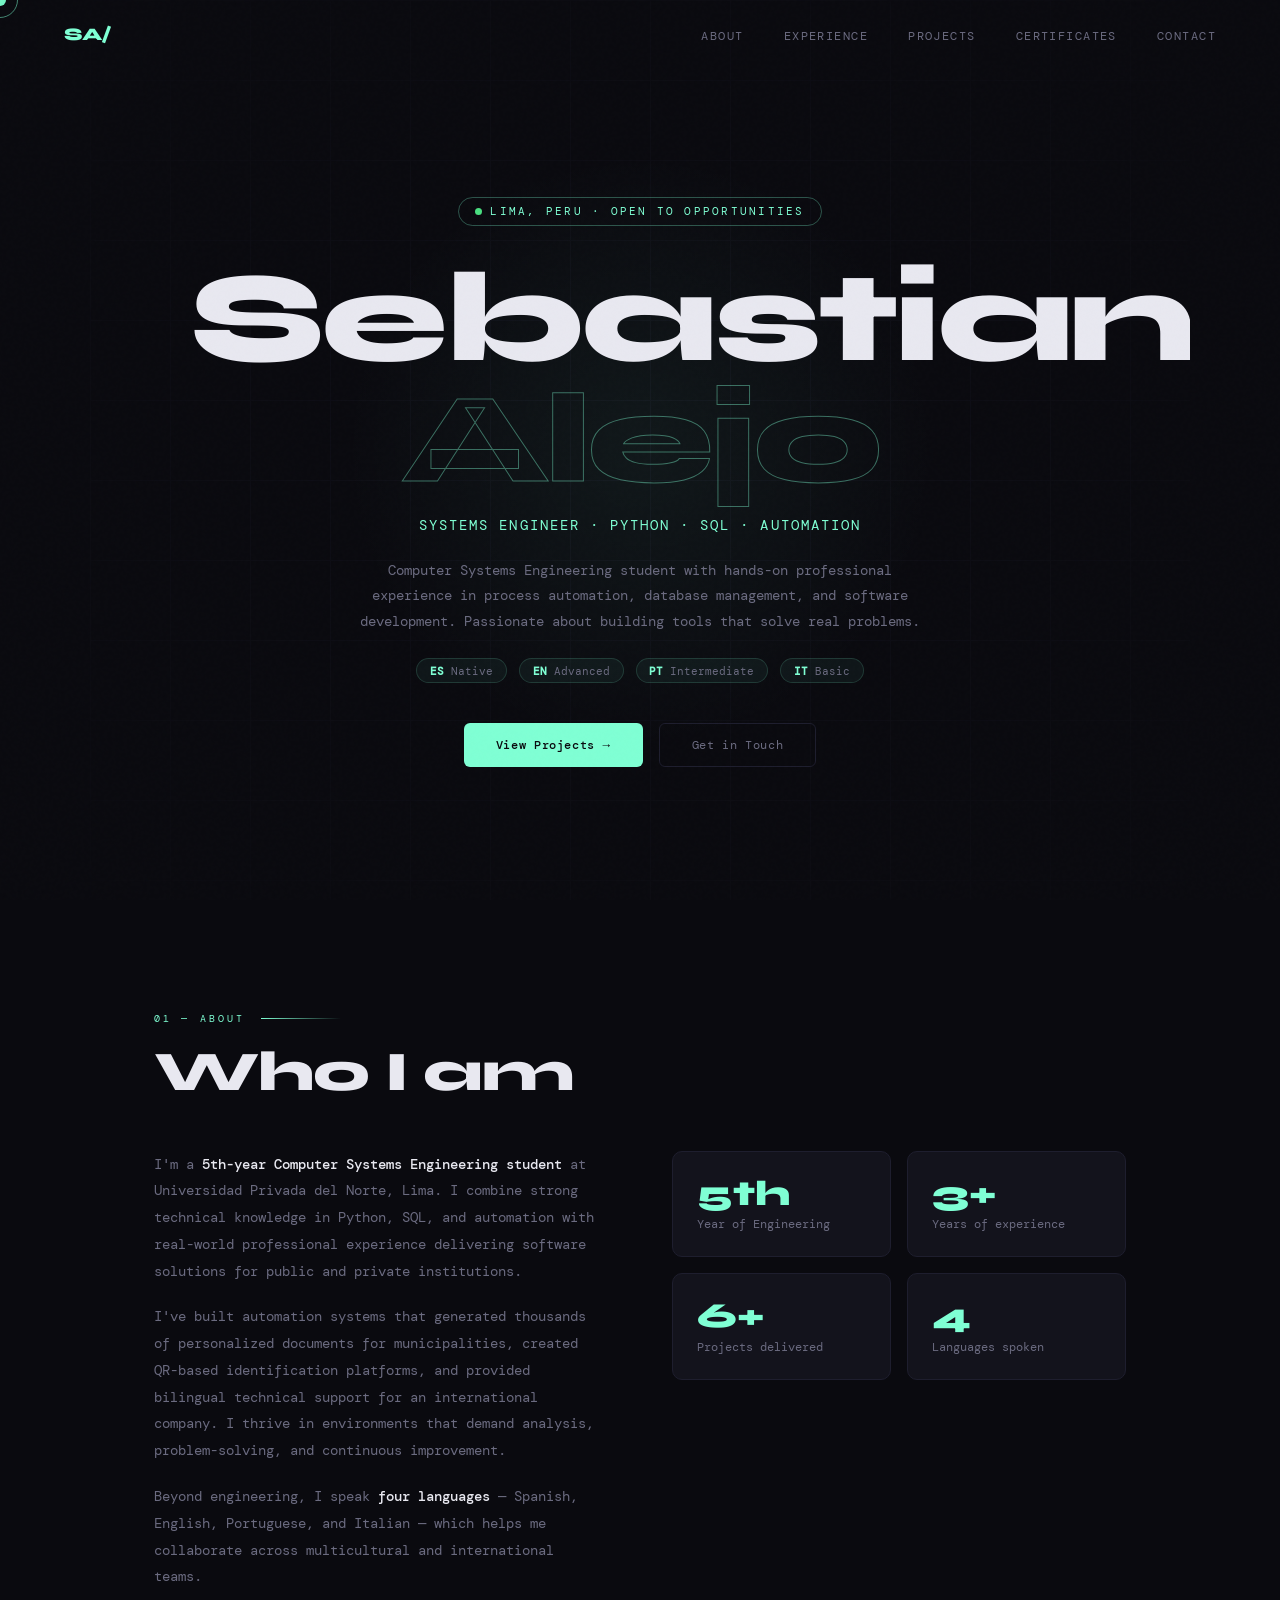
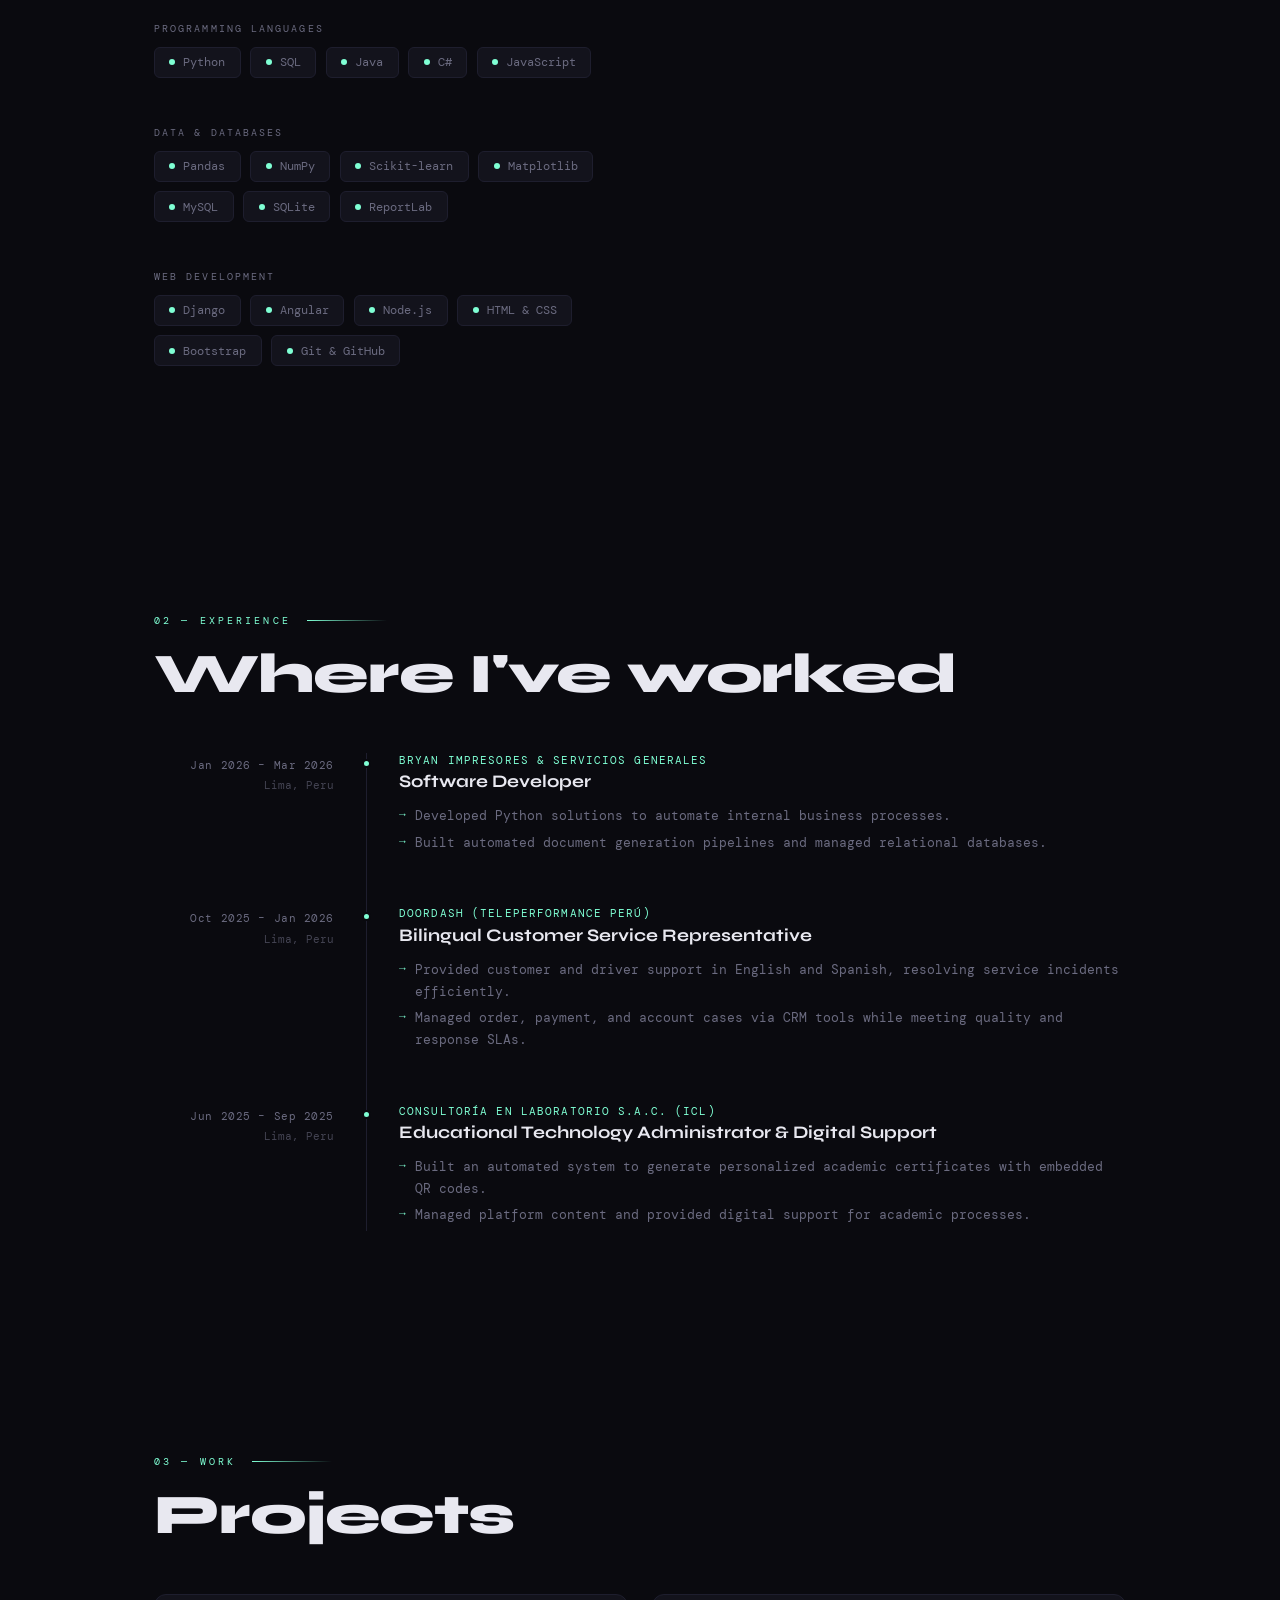
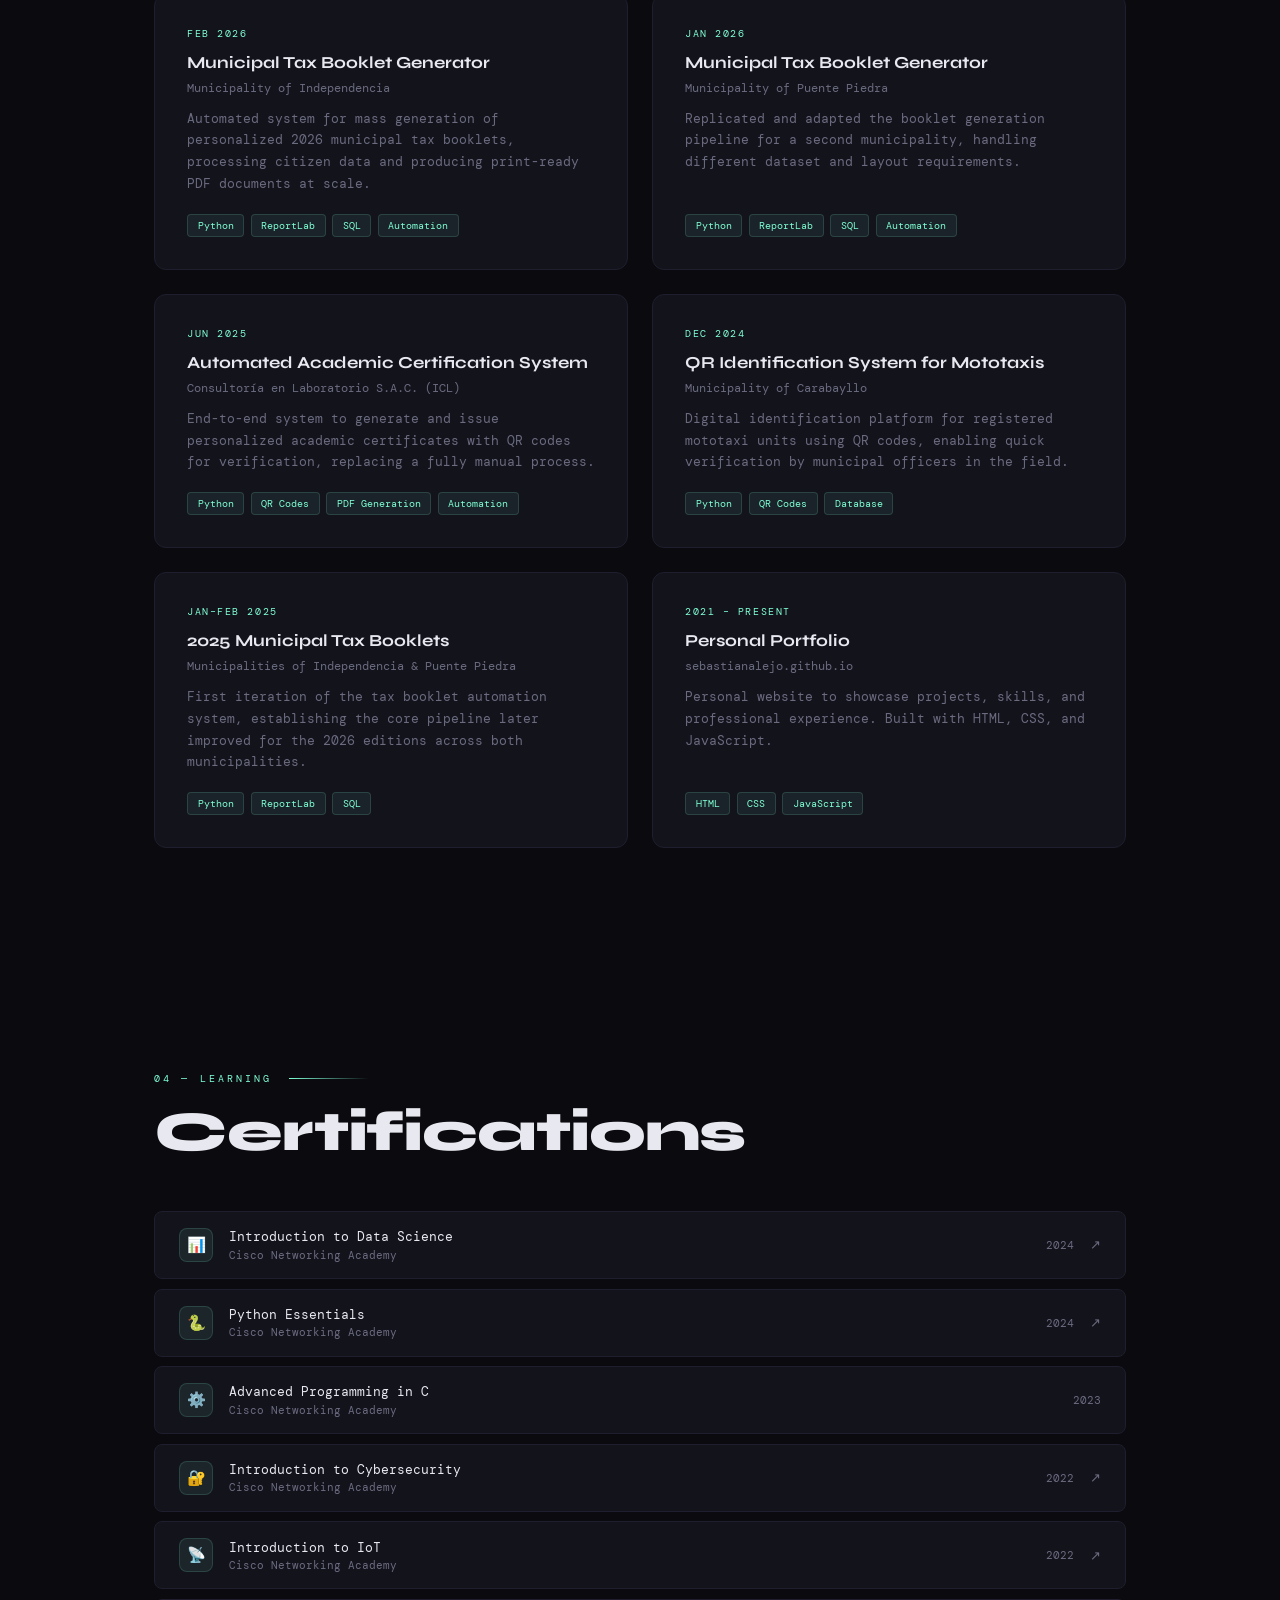
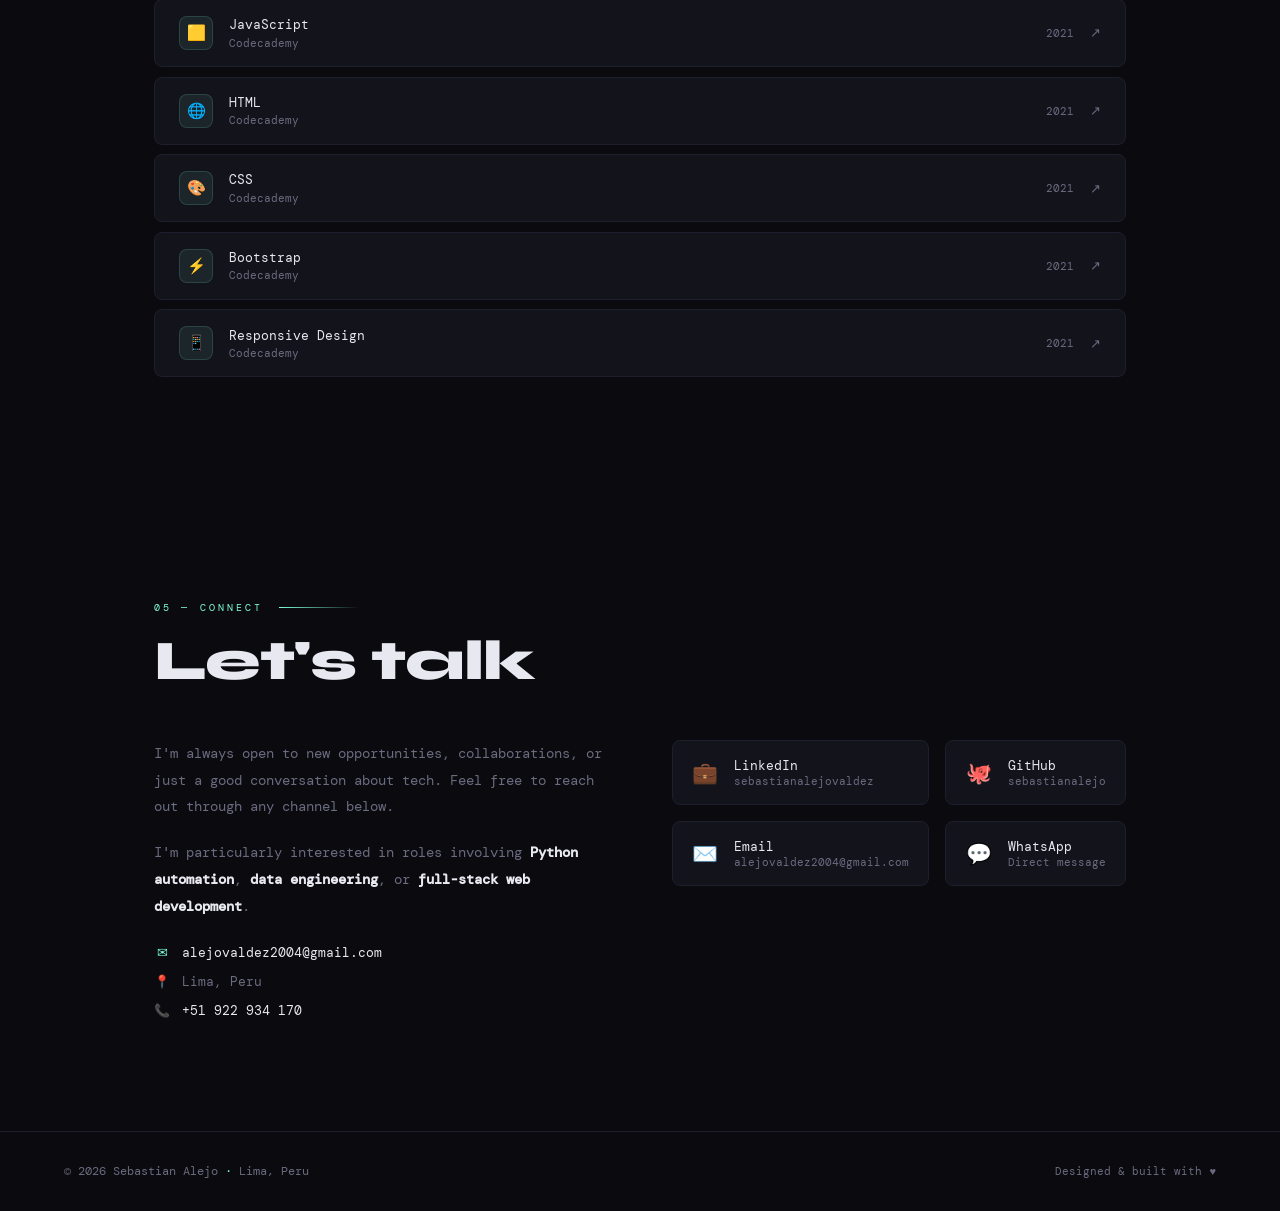
==== commit 8a566cd3: "Change All 1" ====
--- a/index.html
+++ b/index.html
@@ -1,10 +1,10 @@
 <!DOCTYPE html>
-<html lang="es">
+<html lang="en">
 <head>
   <meta charset="UTF-8" />
   <meta name="viewport" content="width=device-width, initial-scale=1.0" />
-  <meta name="description" content="Sebastián Alejo — Software Engineering Student from Lima, Peru. Passionate about IoT, Data Science, and Web Development." />
-  <title>Sebastián Alejo — Software Engineer</title>
+  <meta name="description" content="Sebastian Alejo — Systems Engineer student from Lima, Peru. Python, SQL, Automation, Web Development." />
+  <title>Sebastian Alejo — Systems Engineer</title>
   <link rel="preconnect" href="https://fonts.googleapis.com" />
   <link href="https://fonts.googleapis.com/css2?family=Syne:wght@400;700;800&family=DM+Mono:wght@300;400;500&display=swap" rel="stylesheet" />
   <link rel="stylesheet" href="styles.css">
@@ -14,11 +14,11 @@
   <div class="cursor" id="cursor"></div>
   <div class="cursor-ring" id="cursorRing"></div>
 
-  <!-- NAV -->
   <nav id="navbar">
     <a href="#" class="nav-logo">SA/</a>
     <ul class="nav-links">
       <li><a href="#about">About</a></li>
+      <li><a href="#experience">Experience</a></li>
       <li><a href="#projects">Projects</a></li>
       <li><a href="#certificates">Certificates</a></li>
       <li><a href="#contact">Contact</a></li>
@@ -30,22 +30,26 @@
     <div class="hero-grid"></div>
     <div class="hero-glow"></div>
     <div class="hero-content">
-      <div class="hero-tag">📍 Lima, Peru · Open to work</div>
-      <h1 class="hero-name">Sebastián<br/><span>Alejo</span></h1>
+      <div class="hero-tag">
+        <div class="status-dot"></div>
+        Lima, Peru · Open to opportunities
+      </div>
+      <h1 class="hero-name">Sebastian<br/><span>Alejo</span></h1>
+      <p class="hero-role">Systems Engineer · Python · SQL · Automation</p>
       <p class="hero-desc">
-        Software engineering student building things at the intersection of
-        <strong style="color:#e8e8f0">AI</strong>,
-        <strong style="color:#e8e8f0">Data Science</strong>, and
-        <strong style="color:#e8e8f0">Web Development</strong>.
+        Computer Systems Engineering student with hands-on professional experience in process automation,
+        database management, and software development. Passionate about building tools that solve real problems.
       </p>
+      <div class="hero-langs">
+        <span class="lang-badge"><strong>ES</strong> Native</span>
+        <span class="lang-badge"><strong>EN</strong> Advanced</span>
+        <span class="lang-badge"><strong>PT</strong> Intermediate</span>
+        <span class="lang-badge"><strong>IT</strong> Basic</span>
+      </div>
       <div class="hero-cta">
-        <a href="#projects" class="btn btn-primary">Ver proyectos →</a>
-        <a href="#contact" class="btn btn-secondary">Contáctame</a>
-      </div>
-    </div>
-    <div class="scroll-hint">
-      <span>scroll</span>
-      <div class="scroll-line"></div>
+        <a href="#projects" class="btn btn-primary">View Projects →</a>
+        <a href="#contact" class="btn btn-secondary">Get in Touch</a>
+      </div>
     </div>
   </section>
 
@@ -53,45 +57,123 @@
   <section id="about">
     <div class="reveal">
       <div class="section-label">01 — About</div>
-      <h2 class="section-title">Quién soy</h2>
+      <h2 class="section-title">Who I am</h2>
       <div class="about-grid">
         <div class="about-text">
-          <p>Soy estudiante de Ingeniería de Software con 22 años, apasionado por crear soluciones tecnológicas que impacten el mundo real. Combino conocimientos en <strong>AI</strong>, <strong>Data Science</strong> y <strong>desarrollo web</strong> para construir proyectos completos de principio a fin.</p>
-          <p>Me interesa profundamente cómo los datos pueden contar historias y cómo los sistemas conectados pueden hacer nuestra vida más inteligente. Siempre estoy aprendiendo y buscando nuevos desafíos.</p>
-          <p>Actualmente basado en <strong>Lima, Perú</strong> y abierto a oportunidades remotas y presenciales.</p>
-
-          <div style="margin-top:2rem;">
-            <div class="section-label" style="margin-bottom:1rem; font-size:0.6rem;">Tecnologías</div>
-            <div class="skills-grid">
-              <div class="skill-tag"><div class="skill-dot"></div>Python</div>
-              <div class="skill-tag"><div class="skill-dot"></div>JavaScript</div>
-              <div class="skill-tag"><div class="skill-dot"></div>HTML & CSS</div>
-              <div class="skill-tag"><div class="skill-dot"></div>Bootstrap</div>
-              <div class="skill-tag"><div class="skill-dot"></div>IoT</div>
-              <div class="skill-tag"><div class="skill-dot"></div>Data Science</div>
-              <div class="skill-tag"><div class="skill-dot"></div>Cybersecurity</div>
-              <div class="skill-tag"><div class="skill-dot"></div>Git & GitHub</div>
+          <p>I'm a <strong>5th-year Computer Systems Engineering student</strong> at Universidad Privada del Norte, Lima. I combine strong technical knowledge in Python, SQL, and automation with real-world professional experience delivering software solutions for public and private institutions.</p>
+          <p>I've built automation systems that generated thousands of personalized documents for municipalities, created QR-based identification platforms, and provided bilingual technical support for an international company. I thrive in environments that demand analysis, problem-solving, and continuous improvement.</p>
+          <p>Beyond engineering, I speak <strong>four languages</strong> — Spanish, English, Portuguese, and Italian — which helps me collaborate across multicultural and international teams.</p>
+
+          <div style="margin-top:2rem; display:flex; flex-direction:column; gap:1.5rem;">
+            <div class="skills-block">
+              <div class="skills-block-title">Programming Languages</div>
+              <div class="skills-grid">
+                <div class="skill-tag"><div class="skill-dot"></div>Python</div>
+                <div class="skill-tag"><div class="skill-dot"></div>SQL</div>
+                <div class="skill-tag"><div class="skill-dot"></div>Java</div>
+                <div class="skill-tag"><div class="skill-dot"></div>C#</div>
+                <div class="skill-tag"><div class="skill-dot"></div>JavaScript</div>
+              </div>
+            </div>
+            <div class="skills-block">
+              <div class="skills-block-title">Data & Databases</div>
+              <div class="skills-grid">
+                <div class="skill-tag"><div class="skill-dot"></div>Pandas</div>
+                <div class="skill-tag"><div class="skill-dot"></div>NumPy</div>
+                <div class="skill-tag"><div class="skill-dot"></div>Scikit-learn</div>
+                <div class="skill-tag"><div class="skill-dot"></div>Matplotlib</div>
+                <div class="skill-tag"><div class="skill-dot"></div>MySQL</div>
+                <div class="skill-tag"><div class="skill-dot"></div>SQLite</div>
+                <div class="skill-tag"><div class="skill-dot"></div>ReportLab</div>
+              </div>
+            </div>
+            <div class="skills-block">
+              <div class="skills-block-title">Web Development</div>
+              <div class="skills-grid">
+                <div class="skill-tag"><div class="skill-dot"></div>Django</div>
+                <div class="skill-tag"><div class="skill-dot"></div>Angular</div>
+                <div class="skill-tag"><div class="skill-dot"></div>Node.js</div>
+                <div class="skill-tag"><div class="skill-dot"></div>HTML & CSS</div>
+                <div class="skill-tag"><div class="skill-dot"></div>Bootstrap</div>
+                <div class="skill-tag"><div class="skill-dot"></div>Git & GitHub</div>
+              </div>
             </div>
           </div>
         </div>
         <div class="about-stats">
           <div class="stat-card">
-            <div class="stat-number">9+</div>
-            <div class="stat-label">Certificados obtenidos</div>
+            <div class="stat-number">5th</div>
+            <div class="stat-label">Year of Engineering</div>
           </div>
           <div class="stat-card">
-            <div class="stat-number">22</div>
-            <div class="stat-label">Años de edad</div>
+            <div class="stat-number">3+</div>
+            <div class="stat-label">Years of experience</div>
           </div>
           <div class="stat-card">
-            <div class="stat-number">5+</div>
-            <div class="stat-label">Tecnologías dominadas</div>
+            <div class="stat-number">6+</div>
+            <div class="stat-label">Projects delivered</div>
           </div>
           <div class="stat-card">
-            <div class="stat-number">∞</div>
-            <div class="stat-label">Ganas de aprender</div>
-          </div>
-        </div>
+            <div class="stat-number">4</div>
+            <div class="stat-label">Languages spoken</div>
+          </div>
+        </div>
+      </div>
+    </div>
+  </section>
+
+  <!-- EXPERIENCE -->
+  <section id="experience">
+    <div class="reveal">
+      <div class="section-label">02 — Experience</div>
+      <h2 class="section-title">Where I've worked</h2>
+      <div class="timeline">
+
+        <div class="timeline-item">
+          <div class="timeline-left">
+            <div class="timeline-date">Jan 2026 – Mar 2026</div>
+            <div class="timeline-loc">Lima, Peru</div>
+          </div>
+          <div class="timeline-right">
+            <div class="timeline-company">Bryan Impresores & Servicios Generales</div>
+            <div class="timeline-role">Software Developer</div>
+            <ul class="timeline-bullets">
+              <li>Developed Python solutions to automate internal business processes.</li>
+              <li>Built automated document generation pipelines and managed relational databases.</li>
+            </ul>
+          </div>
+        </div>
+
+        <div class="timeline-item">
+          <div class="timeline-left">
+            <div class="timeline-date">Oct 2025 – Jan 2026</div>
+            <div class="timeline-loc">Lima, Peru</div>
+          </div>
+          <div class="timeline-right">
+            <div class="timeline-company">DoorDash (Teleperformance Perú)</div>
+            <div class="timeline-role">Bilingual Customer Service Representative</div>
+            <ul class="timeline-bullets">
+              <li>Provided customer and driver support in English and Spanish, resolving service incidents efficiently.</li>
+              <li>Managed order, payment, and account cases via CRM tools while meeting quality and response SLAs.</li>
+            </ul>
+          </div>
+        </div>
+
+        <div class="timeline-item">
+          <div class="timeline-left">
+            <div class="timeline-date">Jun 2025 – Sep 2025</div>
+            <div class="timeline-loc">Lima, Peru</div>
+          </div>
+          <div class="timeline-right">
+            <div class="timeline-company">Consultoría en Laboratorio S.A.C. (ICL)</div>
+            <div class="timeline-role">Educational Technology Administrator & Digital Support</div>
+            <ul class="timeline-bullets">
+              <li>Built an automated system to generate personalized academic certificates with embedded QR codes.</li>
+              <li>Managed platform content and provided digital support for academic processes.</li>
+            </ul>
+          </div>
+        </div>
+
       </div>
     </div>
   </section>
@@ -99,42 +181,57 @@
   <!-- PROJECTS -->
   <section id="projects">
     <div class="reveal">
-      <div class="section-label">02 — Work</div>
-      <h2 class="section-title">Proyectos</h2>
+      <div class="section-label">03 — Work</div>
+      <h2 class="section-title">Projects</h2>
       <div class="projects-grid">
 
         <div class="project-card">
-          <div class="project-number">01</div>
-          <h3 class="project-title">Portfolio Personal</h3>
-          <p class="project-desc">Sitio web personal para mostrar mis habilidades, certificados y proyectos. Construido con HTML, CSS y JavaScript vanilla.</p>
-          <div class="project-tags">
-            <span class="project-tag">HTML</span>
-            <span class="project-tag">CSS</span>
-            <span class="project-tag">JavaScript</span>
-          </div>
-          <div class="project-links">
-            <a href="https://sebastianalejo.github.io/" target="_blank" class="project-link">↗ Live</a>
-            <a href="https://github.com/sebastianalejo" target="_blank" class="project-link">⌥ GitHub</a>
-          </div>
-        </div>
-
-        <!-- <div class="project-card" style="border-style: dashed; opacity: 0.6;">
-          <div class="project-number">02</div>
-          <h3 class="project-title">Próximamente...</h3>
-          <p class="project-desc">Agrega aquí tu siguiente proyecto. IoT, Data Science, una app web — ¡lo que estés construyendo!</p>
-          <div class="project-tags">
-            <span class="project-tag">En progreso</span>
-          </div>
-        </div> -->
-
-        <!-- <div class="project-card" style="border-style: dashed; opacity: 0.6;">
-          <div class="project-number">03</div>
-          <h3 class="project-title">Próximamente...</h3>
-          <p class="project-desc">¿Un proyecto de Data Science? ¿Un dashboard? ¿Un sistema IoT? El espacio es tuyo.</p>
-          <div class="project-tags">
-            <span class="project-tag">En progreso</span>
-          </div>
-        </div> -->
+          <div class="project-year">Feb 2026</div>
+          <h3 class="project-title">Municipal Tax Booklet Generator</h3>
+          <p class="project-client">Municipality of Independencia</p>
+          <p class="project-desc">Automated system for mass generation of personalized 2026 municipal tax booklets, processing citizen data and producing print-ready PDF documents at scale.</p>
+          <div class="project-tags"><span class="project-tag">Python</span><span class="project-tag">ReportLab</span><span class="project-tag">SQL</span><span class="project-tag">Automation</span></div>
+        </div>
+
+        <div class="project-card">
+          <div class="project-year">Jan 2026</div>
+          <h3 class="project-title">Municipal Tax Booklet Generator</h3>
+          <p class="project-client">Municipality of Puente Piedra</p>
+          <p class="project-desc">Replicated and adapted the booklet generation pipeline for a second municipality, handling different dataset and layout requirements.</p>
+          <div class="project-tags"><span class="project-tag">Python</span><span class="project-tag">ReportLab</span><span class="project-tag">SQL</span><span class="project-tag">Automation</span></div>
+        </div>
+
+        <div class="project-card">
+          <div class="project-year">Jun 2025</div>
+          <h3 class="project-title">Automated Academic Certification System</h3>
+          <p class="project-client">Consultoría en Laboratorio S.A.C. (ICL)</p>
+          <p class="project-desc">End-to-end system to generate and issue personalized academic certificates with QR codes for verification, replacing a fully manual process.</p>
+          <div class="project-tags"><span class="project-tag">Python</span><span class="project-tag">QR Codes</span><span class="project-tag">PDF Generation</span><span class="project-tag">Automation</span></div>
+        </div>
+
+        <div class="project-card">
+          <div class="project-year">Dec 2024</div>
+          <h3 class="project-title">QR Identification System for Mototaxis</h3>
+          <p class="project-client">Municipality of Carabayllo</p>
+          <p class="project-desc">Digital identification platform for registered mototaxi units using QR codes, enabling quick verification by municipal officers in the field.</p>
+          <div class="project-tags"><span class="project-tag">Python</span><span class="project-tag">QR Codes</span><span class="project-tag">Database</span></div>
+        </div>
+
+        <div class="project-card">
+          <div class="project-year">Jan–Feb 2025</div>
+          <h3 class="project-title">2025 Municipal Tax Booklets</h3>
+          <p class="project-client">Municipalities of Independencia & Puente Piedra</p>
+          <p class="project-desc">First iteration of the tax booklet automation system, establishing the core pipeline later improved for the 2026 editions across both municipalities.</p>
+          <div class="project-tags"><span class="project-tag">Python</span><span class="project-tag">ReportLab</span><span class="project-tag">SQL</span></div>
+        </div>
+
+        <div class="project-card">
+          <div class="project-year">2021 – Present</div>
+          <h3 class="project-title">Personal Portfolio</h3>
+          <p class="project-client">sebastianalejo.github.io</p>
+          <p class="project-desc">Personal website to showcase projects, skills, and professional experience. Built with HTML, CSS, and JavaScript.</p>
+          <div class="project-tags"><span class="project-tag">HTML</span><span class="project-tag">CSS</span><span class="project-tag">JavaScript</span></div>
+        </div>
 
       </div>
     </div>
@@ -143,98 +240,48 @@
   <!-- CERTIFICATES -->
   <section id="certificates">
     <div class="reveal">
-      <div class="section-label">03 — Learning</div>
-      <h2 class="section-title">Certificados</h2>
+      <div class="section-label">04 — Learning</div>
+      <h2 class="section-title">Certifications</h2>
       <div class="certs-list">
+        <a href="https://www.credly.com/badges/d73851b6-8d9f-47f3-8013-ef76f5bd79b5" target="_blank" class="cert-item">
+          <div class="cert-left"><div class="cert-icon">📊</div><div><div class="cert-name">Introduction to Data Science</div><div class="cert-source">Cisco Networking Academy</div></div></div>
+          <div class="cert-meta"><span class="cert-year">2024</span><span class="cert-arrow">↗</span></div>
+        </a>
         <a href="https://www.credly.com/badges/c07433f6-ce94-4910-9039-498a11cc44e9" target="_blank" class="cert-item">
-          <div class="cert-left">
-            <div class="cert-icon">🐍</div>
-            <div>
-              <div class="cert-name">Python Essentials</div>
-              <div class="cert-source">Cisco Networking Academy</div>
-            </div>
-          </div>
-          <span class="cert-arrow">↗</span>
+          <div class="cert-left"><div class="cert-icon">🐍</div><div><div class="cert-name">Python Essentials</div><div class="cert-source">Cisco Networking Academy</div></div></div>
+          <div class="cert-meta"><span class="cert-year">2024</span><span class="cert-arrow">↗</span></div>
+        </a>
+        <div class="cert-item" style="cursor:default;">
+          <div class="cert-left"><div class="cert-icon">⚙️</div><div><div class="cert-name">Advanced Programming in C</div><div class="cert-source">Cisco Networking Academy</div></div></div>
+          <div class="cert-meta"><span class="cert-year">2023</span></div>
+        </div>
+        <a href="https://www.credly.com/badges/d4c3ed6d-5450-4c7a-a942-bfafad04dc27" target="_blank" class="cert-item">
+          <div class="cert-left"><div class="cert-icon">🔐</div><div><div class="cert-name">Introduction to Cybersecurity</div><div class="cert-source">Cisco Networking Academy</div></div></div>
+          <div class="cert-meta"><span class="cert-year">2022</span><span class="cert-arrow">↗</span></div>
         </a>
         <a href="https://www.credly.com/badges/3a892a32-4303-44ca-a8dc-91c543e87b01" target="_blank" class="cert-item">
-          <div class="cert-left">
-            <div class="cert-icon">📡</div>
-            <div>
-              <div class="cert-name">Introduction to IoT</div>
-              <div class="cert-source">Cisco Networking Academy</div>
-            </div>
-          </div>
-          <span class="cert-arrow">↗</span>
-        </a>
-        <a href="https://www.credly.com/badges/d73851b6-8d9f-47f3-8013-ef76f5bd79b5" target="_blank" class="cert-item">
-          <div class="cert-left">
-            <div class="cert-icon">📊</div>
-            <div>
-              <div class="cert-name">Introduction to Data Science</div>
-              <div class="cert-source">Cisco Networking Academy</div>
-            </div>
-          </div>
-          <span class="cert-arrow">↗</span>
-        </a>
-        <a href="https://www.credly.com/badges/d4c3ed6d-5450-4c7a-a942-bfafad04dc27" target="_blank" class="cert-item">
-          <div class="cert-left">
-            <div class="cert-icon">🔐</div>
-            <div>
-              <div class="cert-name">Introduction to Cybersecurity</div>
-              <div class="cert-source">Cisco Networking Academy</div>
-            </div>
-          </div>
-          <span class="cert-arrow">↗</span>
+          <div class="cert-left"><div class="cert-icon">📡</div><div><div class="cert-name">Introduction to IoT</div><div class="cert-source">Cisco Networking Academy</div></div></div>
+          <div class="cert-meta"><span class="cert-year">2022</span><span class="cert-arrow">↗</span></div>
+        </a>
+        <a href="https://www.codecademy.com/profiles/sebastianalejo24/certificates/705dcb15de0da4dd9d9fc4f3274b430e" target="_blank" class="cert-item">
+          <div class="cert-left"><div class="cert-icon">🟨</div><div><div class="cert-name">JavaScript</div><div class="cert-source">Codecademy</div></div></div>
+          <div class="cert-meta"><span class="cert-year">2021</span><span class="cert-arrow">↗</span></div>
         </a>
         <a href="https://www.codecademy.com/profiles/sebastianalejo24/certificates/9eb0741e5ebef1f9f58a53bfac67d3a7" target="_blank" class="cert-item">
-          <div class="cert-left">
-            <div class="cert-icon">🌐</div>
-            <div>
-              <div class="cert-name">HTML</div>
-              <div class="cert-source">Codecademy</div>
-            </div>
-          </div>
-          <span class="cert-arrow">↗</span>
+          <div class="cert-left"><div class="cert-icon">🌐</div><div><div class="cert-name">HTML</div><div class="cert-source">Codecademy</div></div></div>
+          <div class="cert-meta"><span class="cert-year">2021</span><span class="cert-arrow">↗</span></div>
         </a>
         <a href="https://www.codecademy.com/profiles/sebastianalejo24/certificates/9a5bb1fc45b4281af1fffec93b0aaf05" target="_blank" class="cert-item">
-          <div class="cert-left">
-            <div class="cert-icon">🎨</div>
-            <div>
-              <div class="cert-name">CSS</div>
-              <div class="cert-source">Codecademy</div>
-            </div>
-          </div>
-          <span class="cert-arrow">↗</span>
+          <div class="cert-left"><div class="cert-icon">🎨</div><div><div class="cert-name">CSS</div><div class="cert-source">Codecademy</div></div></div>
+          <div class="cert-meta"><span class="cert-year">2021</span><span class="cert-arrow">↗</span></div>
+        </a>
+        <a href="https://www.codecademy.com/profiles/sebastianalejo24/certificates/0595479d03627a8cb816b069000e4d06" target="_blank" class="cert-item">
+          <div class="cert-left"><div class="cert-icon">⚡</div><div><div class="cert-name">Bootstrap</div><div class="cert-source">Codecademy</div></div></div>
+          <div class="cert-meta"><span class="cert-year">2021</span><span class="cert-arrow">↗</span></div>
         </a>
         <a href="https://www.codecademy.com/profiles/sebastianalejo24/certificates/3a62023b0054dc793edc0adecd715fd7" target="_blank" class="cert-item">
-          <div class="cert-left">
-            <div class="cert-icon">📱</div>
-            <div>
-              <div class="cert-name">Responsive Design</div>
-              <div class="cert-source">Codecademy</div>
-            </div>
-          </div>
-          <span class="cert-arrow">↗</span>
-        </a>
-        <a href="https://www.codecademy.com/profiles/sebastianalejo24/certificates/0595479d03627a8cb816b069000e4d06" target="_blank" class="cert-item">
-          <div class="cert-left">
-            <div class="cert-icon">⚡</div>
-            <div>
-              <div class="cert-name">Bootstrap</div>
-              <div class="cert-source">Codecademy</div>
-            </div>
-          </div>
-          <span class="cert-arrow">↗</span>
-        </a>
-        <a href="https://www.codecademy.com/profiles/sebastianalejo24/certificates/705dcb15de0da4dd9d9fc4f3274b430e" target="_blank" class="cert-item">
-          <div class="cert-left">
-            <div class="cert-icon">🟨</div>
-            <div>
-              <div class="cert-name">JavaScript</div>
-              <div class="cert-source">Codecademy</div>
-            </div>
-          </div>
-          <span class="cert-arrow">↗</span>
+          <div class="cert-left"><div class="cert-icon">📱</div><div><div class="cert-name">Responsive Design</div><div class="cert-source">Codecademy</div></div></div>
+          <div class="cert-meta"><span class="cert-year">2021</span><span class="cert-arrow">↗</span></div>
         </a>
       </div>
     </div>
@@ -243,51 +290,52 @@
   <!-- CONTACT -->
   <section id="contact">
     <div class="reveal">
-      <div class="section-label">04 — Connect</div>
-      <h2 class="section-title">Hablemos</h2>
+      <div class="section-label">05 — Connect</div>
+      <h2 class="section-title">Let's talk</h2>
       <div class="contact-wrapper">
         <div class="contact-text">
-          <p>¿Tienes un proyecto en mente, una propuesta de trabajo o simplemente quieres conectar? Mi bandeja de entrada está siempre abierta.</p>
-          <p>También puedes encontrarme en mis redes sociales:</p>
-          <a href="https://www.linkedin.com/in/sebastianalejovaldez" class="contact-email">LinkedIn ↗</a>
+          <p>I'm always open to new opportunities, collaborations, or just a good conversation about tech. Feel free to reach out through any channel below.</p>
+          <p>I'm particularly interested in roles involving <strong style="color:var(--text)">Python automation</strong>, <strong style="color:var(--text)">data engineering</strong>, or <strong style="color:var(--text)">full-stack web development</strong>.</p>
+          <div class="contact-info">
+            <div class="contact-row">
+              <span class="contact-icon">✉</span>
+              <a href="mailto:alejovaldez2004@gmail.com">alejovaldez2004@gmail.com</a>
+            </div>
+            <div class="contact-row">
+              <span class="contact-icon">📍</span>
+              <span>Lima, Peru</span>
+            </div>
+            <div class="contact-row">
+              <span class="contact-icon">📞</span>
+              <a href="https://api.whatsapp.com/send?phone=51922934170" target="_blank">+51 922 934 170</a>
+            </div>
+          </div>
         </div>
         <div class="socials-grid">
           <a href="https://www.linkedin.com/in/sebastianalejovaldez" target="_blank" class="social-card">
             <div class="social-icon">💼</div>
-            <div>
-              <div class="social-name">LinkedIn</div>
-              <div class="social-handle">sebastianalejovaldez</div>
-            </div>
+            <div><div class="social-name">LinkedIn</div><div class="social-handle">sebastianalejovaldez</div></div>
           </a>
           <a href="https://github.com/sebastianalejo" target="_blank" class="social-card">
             <div class="social-icon">🐙</div>
-            <div>
-              <div class="social-name">GitHub</div>
-              <div class="social-handle">sebastianalejo</div>
-            </div>
+            <div><div class="social-name">GitHub</div><div class="social-handle">sebastianalejo</div></div>
+          </a>
+          <a href="mailto:alejovaldez2004@gmail.com" class="social-card">
+            <div class="social-icon">✉️</div>
+            <div><div class="social-name">Email</div><div class="social-handle">alejovaldez2004@gmail.com</div></div>
           </a>
           <a href="https://api.whatsapp.com/send?phone=51922934170" target="_blank" class="social-card">
             <div class="social-icon">💬</div>
-            <div>
-              <div class="social-name">WhatsApp</div>
-              <div class="social-handle">Mensaje directo</div>
-            </div>
+            <div><div class="social-name">WhatsApp</div><div class="social-handle">Direct message</div></div>
           </a>
-          <a href="https://open.spotify.com/user/alejovaldez24" target="_blank" class="social-card">
-            <div class="social-icon">🎵</div>
-            <div>
-              <div class="social-name">Spotify</div>
-              <div class="social-handle">alejovaldez24</div>
-            </div>
-          </a>
         </div>
       </div>
     </div>
   </section>
 
   <footer>
-    <p>© 2026 Sebastián Alejo <span class="footer-dot">·</span> Lima, Perú</p>
-    <p style="color: var(--muted); font-size: 0.68rem;">Diseñado & construido con ♥</p>
+    <p>© 2026 Sebastian Alejo <span class="footer-dot">·</span> Lima, Peru</p>
+    <p style="font-size:0.68rem; color:var(--muted);">Designed & built with ♥</p>
   </footer>
 
   <script src="script.js"></script>
--- a/styles.css
+++ b/styles.css
@@ -3,16 +3,13 @@
       --surface: #111118;
       --border: #1e1e2e;
       --accent: #7fffd4;
-      --accent2: #ff6b6b;
       --text: #e8e8f0;
       --muted: #6b6b80;
       --card: #13131c;
     }
 
     *, *::before, *::after { box-sizing: border-box; margin: 0; padding: 0; }
-
     html { scroll-behavior: smooth; }
-
     body {
       background: var(--bg);
       color: var(--text);
@@ -21,45 +18,29 @@
       cursor: none;
     }
 
-    /* Custom cursor */
     .cursor {
       width: 12px; height: 12px;
-      background: var(--accent);
-      border-radius: 50%;
-      position: fixed;
-      pointer-events: none;
-      z-index: 9999;
+      background: var(--accent); border-radius: 50%;
+      position: fixed; pointer-events: none; z-index: 9999;
       transform: translate(-50%, -50%);
-      transition: transform 0.1s, width 0.2s, height 0.2s, background 0.2s;
+      transition: transform 0.1s;
       mix-blend-mode: difference;
     }
     .cursor-ring {
       width: 36px; height: 36px;
-      border: 1.5px solid var(--accent);
-      border-radius: 50%;
-      position: fixed;
-      pointer-events: none;
-      z-index: 9998;
-      transform: translate(-50%, -50%);
-      transition: transform 0.15s ease-out, width 0.2s, height 0.2s;
-      opacity: 0.5;
-    }
-
-    /* Noise texture overlay */
+      border: 1.5px solid var(--accent); border-radius: 50%;
+      position: fixed; pointer-events: none; z-index: 9998;
+      transform: translate(-50%, -50%); opacity: 0.5;
+    }
+
     body::before {
-      content: '';
-      position: fixed;
-      inset: 0;
+      content: ''; position: fixed; inset: 0;
       background-image: url("data:image/svg+xml,%3Csvg viewBox='0 0 256 256' xmlns='http://www.w3.org/2000/svg'%3E%3Cfilter id='noise'%3E%3CfeTurbulence type='fractalNoise' baseFrequency='0.9' numOctaves='4' stitchTiles='stitch'/%3E%3C/filter%3E%3Crect width='100%25' height='100%25' filter='url(%23noise)' opacity='0.03'/%3E%3C/svg%3E");
-      pointer-events: none;
-      z-index: 1;
-      opacity: 0.4;
-    }
-
-    /* NAV */
+      pointer-events: none; z-index: 1; opacity: 0.4;
+    }
+
     nav {
-      position: fixed; top: 0; left: 0; right: 0;
-      z-index: 100;
+      position: fixed; top: 0; left: 0; right: 0; z-index: 100;
       display: flex; align-items: center; justify-content: space-between;
       padding: 1.5rem 4rem;
       border-bottom: 1px solid transparent;
@@ -71,384 +52,215 @@
       border-color: var(--border);
     }
     .nav-logo {
-      font-family: 'Syne', sans-serif;
-      font-weight: 800;
-      font-size: 1.1rem;
-      letter-spacing: -0.02em;
-      color: var(--accent);
-      text-decoration: none;
+      font-family: 'Syne', sans-serif; font-weight: 800; font-size: 1.1rem;
+      letter-spacing: -0.02em; color: var(--accent); text-decoration: none;
     }
     .nav-links { display: flex; gap: 2.5rem; list-style: none; }
     .nav-links a {
-      color: var(--muted);
-      text-decoration: none;
-      font-size: 0.75rem;
-      letter-spacing: 0.12em;
-      text-transform: uppercase;
+      color: var(--muted); text-decoration: none;
+      font-size: 0.75rem; letter-spacing: 0.12em; text-transform: uppercase;
       transition: color 0.2s;
     }
     .nav-links a:hover { color: var(--accent); }
 
-    /* HERO */
     .hero {
-      min-height: 100vh;
-      display: grid;
-      place-items: center;
-      position: relative;
-      padding: 8rem 4rem 4rem;
-      overflow: hidden;
+      min-height: 100vh; display: grid; place-items: center;
+      position: relative; padding: 8rem 4rem 4rem; overflow: hidden;
     }
     .hero-grid {
       position: absolute; inset: 0;
-      background-image:
-        linear-gradient(var(--border) 1px, transparent 1px),
-        linear-gradient(90deg, var(--border) 1px, transparent 1px);
-      background-size: 80px 80px;
-      opacity: 0.3;
+      background-image: linear-gradient(var(--border) 1px, transparent 1px), linear-gradient(90deg, var(--border) 1px, transparent 1px);
+      background-size: 80px 80px; opacity: 0.3;
       mask-image: radial-gradient(ellipse 80% 80% at 50% 50%, black, transparent);
     }
     .hero-glow {
-      position: absolute;
-      width: 600px; height: 600px;
+      position: absolute; width: 600px; height: 600px;
       background: radial-gradient(circle, rgba(127,255,212,0.06) 0%, transparent 70%);
-      border-radius: 50%;
-      top: 50%; left: 50%;
-      transform: translate(-50%, -50%);
+      border-radius: 50%; top: 50%; left: 50%; transform: translate(-50%, -50%);
       pointer-events: none;
     }
-    .hero-content {
-      position: relative;
-      text-align: center;
-      max-width: 900px;
-    }
+    .hero-content { position: relative; text-align: center; max-width: 900px; }
     .hero-tag {
-      display: inline-block;
-      font-size: 0.7rem;
-      letter-spacing: 0.2em;
-      text-transform: uppercase;
-      color: var(--accent);
-      border: 1px solid rgba(127,255,212,0.3);
-      padding: 0.4rem 1rem;
-      border-radius: 999px;
-      margin-bottom: 2rem;
-      opacity: 0;
-      animation: fadeUp 0.6s 0.2s forwards;
-    }
+      display: inline-flex; align-items: center; gap: 0.5rem;
+      font-size: 0.7rem; letter-spacing: 0.2em; text-transform: uppercase;
+      color: var(--accent); border: 1px solid rgba(127,255,212,0.3);
+      padding: 0.4rem 1rem; border-radius: 999px; margin-bottom: 2rem;
+      opacity: 0; animation: fadeUp 0.6s 0.2s forwards;
+    }
+    .status-dot { width: 7px; height: 7px; background: #4ade80; border-radius: 50%; animation: pulse 2s infinite; }
     .hero-name {
       font-family: 'Syne', sans-serif;
       font-size: clamp(3.5rem, 10vw, 8rem);
-      font-weight: 800;
-      line-height: 0.95;
-      letter-spacing: -0.03em;
-      margin-bottom: 1.5rem;
-      opacity: 0;
-      animation: fadeUp 0.6s 0.4s forwards;
-    }
-    .hero-name span {
-      -webkit-text-stroke: 1px rgba(127,255,212,0.4);
-      color: transparent;
+      font-weight: 800; line-height: 0.95; letter-spacing: -0.03em;
+      margin-bottom: 1rem; opacity: 0; animation: fadeUp 0.6s 0.4s forwards;
+    }
+    .hero-name span { -webkit-text-stroke: 1px rgba(127,255,212,0.4); color: transparent; }
+    .hero-role {
+      font-size: 0.85rem; color: var(--accent); letter-spacing: 0.15em;
+      text-transform: uppercase; margin-bottom: 1.5rem;
+      opacity: 0; animation: fadeUp 0.6s 0.5s forwards;
     }
     .hero-desc {
-      font-size: 0.9rem;
-      color: var(--muted);
-      line-height: 1.8;
-      max-width: 500px;
-      margin: 0 auto 3rem;
-      opacity: 0;
-      animation: fadeUp 0.6s 0.6s forwards;
-    }
+      font-size: 0.88rem; color: var(--muted); line-height: 1.8;
+      max-width: 580px; margin: 0 auto 1.5rem;
+      opacity: 0; animation: fadeUp 0.6s 0.6s forwards;
+    }
+    .hero-langs {
+      display: flex; justify-content: center; gap: 0.75rem; flex-wrap: wrap;
+      margin-bottom: 2.5rem; opacity: 0; animation: fadeUp 0.6s 0.7s forwards;
+    }
+    .lang-badge {
+      font-size: 0.68rem; padding: 0.3rem 0.8rem;
+      background: rgba(127,255,212,0.05); border: 1px solid rgba(127,255,212,0.15);
+      border-radius: 999px; color: var(--muted);
+    }
+    .lang-badge strong { color: var(--accent); }
     .hero-cta {
       display: flex; gap: 1rem; justify-content: center; flex-wrap: wrap;
-      opacity: 0;
-      animation: fadeUp 0.6s 0.8s forwards;
+      opacity: 0; animation: fadeUp 0.6s 0.8s forwards;
     }
     .btn {
       display: inline-flex; align-items: center; gap: 0.5rem;
-      padding: 0.8rem 2rem;
-      border-radius: 6px;
-      font-family: 'DM Mono', monospace;
-      font-size: 0.78rem;
-      letter-spacing: 0.05em;
-      text-decoration: none;
-      transition: all 0.2s;
-      cursor: none;
-    }
-    .btn-primary {
-      background: var(--accent);
-      color: #0a0a0f;
-      font-weight: 500;
-    }
+      padding: 0.8rem 2rem; border-radius: 6px;
+      font-family: 'DM Mono', monospace; font-size: 0.78rem;
+      letter-spacing: 0.05em; text-decoration: none; transition: all 0.2s; cursor: none;
+    }
+    .btn-primary { background: var(--accent); color: #0a0a0f; font-weight: 500; }
     .btn-primary:hover { background: #5fe0b8; transform: translateY(-2px); box-shadow: 0 8px 24px rgba(127,255,212,0.2); }
-    .btn-secondary {
-      border: 1px solid var(--border);
-      color: var(--muted);
-    }
+    .btn-secondary { border: 1px solid var(--border); color: var(--muted); }
     .btn-secondary:hover { border-color: var(--accent); color: var(--accent); transform: translateY(-2px); }
 
     .scroll-hint {
-      position: absolute;
-      bottom: 2.5rem; left: 50%;
-      transform: translateX(-50%);
+      position: absolute; bottom: 2.5rem; left: 50%; transform: translateX(-50%);
       display: flex; flex-direction: column; align-items: center; gap: 0.5rem;
-      opacity: 0;
-      animation: fadeUp 0.6s 1.2s forwards;
+      opacity: 0; animation: fadeUp 0.6s 1.2s forwards;
     }
     .scroll-hint span { font-size: 0.65rem; letter-spacing: 0.2em; text-transform: uppercase; color: var(--muted); }
-    .scroll-line {
-      width: 1px; height: 50px;
-      background: linear-gradient(to bottom, var(--accent), transparent);
-      animation: scrollPulse 1.5s ease-in-out infinite;
-    }
-
-    /* SECTIONS */
+    .scroll-line { width: 1px; height: 50px; background: linear-gradient(to bottom, var(--accent), transparent); animation: scrollPulse 1.5s ease-in-out infinite; }
+
     section { padding: 7rem 4rem; max-width: 1100px; margin: 0 auto; }
     .section-label {
-      font-size: 0.65rem;
-      letter-spacing: 0.3em;
-      text-transform: uppercase;
-      color: var(--accent);
-      margin-bottom: 1rem;
+      font-size: 0.65rem; letter-spacing: 0.3em; text-transform: uppercase;
+      color: var(--accent); margin-bottom: 1rem;
       display: flex; align-items: center; gap: 1rem;
     }
-    .section-label::after {
-      content: '';
-      flex: 1; height: 1px;
-      background: linear-gradient(to right, var(--accent), transparent);
-      max-width: 80px;
-    }
+    .section-label::after { content: ''; flex: 1; height: 1px; background: linear-gradient(to right, var(--accent), transparent); max-width: 80px; }
     .section-title {
       font-family: 'Syne', sans-serif;
       font-size: clamp(2rem, 5vw, 3.5rem);
-      font-weight: 800;
-      line-height: 1.1;
-      letter-spacing: -0.02em;
-      margin-bottom: 3rem;
-    }
-
-    /* ABOUT */
-    .about-grid {
-      display: grid;
-      grid-template-columns: 1fr 1fr;
-      gap: 4rem;
-      align-items: start;
-    }
-    .about-text p {
-      color: var(--muted);
-      line-height: 1.9;
-      font-size: 0.88rem;
-      margin-bottom: 1.2rem;
-    }
+      font-weight: 800; line-height: 1.1; letter-spacing: -0.02em; margin-bottom: 3rem;
+    }
+
+    .about-grid { display: grid; grid-template-columns: 1fr 1fr; gap: 4rem; align-items: start; }
+    .about-text p { color: var(--muted); line-height: 1.9; font-size: 0.88rem; margin-bottom: 1.2rem; }
     .about-text p strong { color: var(--text); font-weight: 500; }
-    .about-stats {
-      display: grid;
-      grid-template-columns: 1fr 1fr;
-      gap: 1rem;
-    }
-    .stat-card {
-      background: var(--card);
-      border: 1px solid var(--border);
-      border-radius: 10px;
-      padding: 1.5rem;
-      transition: border-color 0.2s, transform 0.2s;
-    }
+    .about-stats { display: grid; grid-template-columns: 1fr 1fr; gap: 1rem; }
+    .stat-card { background: var(--card); border: 1px solid var(--border); border-radius: 10px; padding: 1.5rem; transition: border-color 0.2s, transform 0.2s; }
     .stat-card:hover { border-color: rgba(127,255,212,0.3); transform: translateY(-3px); }
-    .stat-number {
-      font-family: 'Syne', sans-serif;
-      font-size: 2.2rem;
-      font-weight: 800;
-      color: var(--accent);
-      line-height: 1;
-      margin-bottom: 0.4rem;
-    }
-    .stat-label { font-size: 0.72rem; color: var(--muted); letter-spacing: 0.05em; }
-
-    /* SKILLS / TECH */
-    .skills-grid {
-      display: flex; flex-wrap: wrap; gap: 0.75rem;
-    }
+    .stat-number { font-family: 'Syne', sans-serif; font-size: 2.2rem; font-weight: 800; color: var(--accent); line-height: 1; margin-bottom: 0.4rem; }
+    .stat-label { font-size: 0.72rem; color: var(--muted); }
+
+    .skills-block { margin-bottom: 1.5rem; }
+    .skills-block-title { font-size: 0.65rem; letter-spacing: 0.2em; text-transform: uppercase; color: var(--muted); margin-bottom: 0.75rem; }
+    .skills-grid { display: flex; flex-wrap: wrap; gap: 0.6rem; }
     .skill-tag {
       display: flex; align-items: center; gap: 0.5rem;
-      padding: 0.5rem 1rem;
-      background: var(--card);
-      border: 1px solid var(--border);
-      border-radius: 6px;
-      font-size: 0.75rem;
-      color: var(--muted);
-      transition: all 0.2s;
+      padding: 0.4rem 0.9rem; background: var(--card);
+      border: 1px solid var(--border); border-radius: 6px;
+      font-size: 0.73rem; color: var(--muted); transition: all 0.2s;
     }
     .skill-tag:hover { border-color: var(--accent); color: var(--accent); }
-    .skill-dot { width: 6px; height: 6px; background: var(--accent); border-radius: 50%; }
-
-    /* PROJECTS */
-    .projects-grid {
-      display: grid;
-      grid-template-columns: repeat(auto-fill, minmax(320px, 1fr));
-      gap: 1.5rem;
-    }
+    .skill-dot { width: 6px; height: 6px; background: var(--accent); border-radius: 50%; flex-shrink: 0; }
+
+    .timeline { display: flex; flex-direction: column; }
+    .timeline-item { display: grid; grid-template-columns: 180px 1fr; gap: 2rem; }
+    .timeline-left { text-align: right; padding-top: 0.25rem; }
+    .timeline-date { font-size: 0.7rem; color: var(--muted); letter-spacing: 0.05em; line-height: 1.5; }
+    .timeline-loc { font-size: 0.68rem; color: var(--muted); opacity: 0.6; margin-top: 0.3rem; }
+    .timeline-right { padding-left: 2rem; border-left: 1px solid var(--border); padding-bottom: 3rem; position: relative; }
+    .timeline-right::before {
+      content: ''; position: absolute; left: -5px; top: 6px;
+      width: 9px; height: 9px; background: var(--accent); border-radius: 50%; border: 2px solid var(--bg);
+    }
+    .timeline-item:last-child .timeline-right { padding-bottom: 0; }
+    .timeline-company { font-size: 0.7rem; color: var(--accent); letter-spacing: 0.1em; text-transform: uppercase; margin-bottom: 0.3rem; }
+    .timeline-role { font-family: 'Syne', sans-serif; font-size: 1.1rem; font-weight: 700; margin-bottom: 0.8rem; }
+    .timeline-bullets { list-style: none; }
+    .timeline-bullets li { font-size: 0.8rem; color: var(--muted); line-height: 1.7; padding-left: 1rem; position: relative; margin-bottom: 0.3rem; }
+    .timeline-bullets li::before { content: '→'; position: absolute; left: 0; color: var(--accent); font-size: 0.7rem; }
+
+    .projects-grid { display: grid; grid-template-columns: repeat(auto-fill, minmax(320px, 1fr)); gap: 1.5rem; }
     .project-card {
-      background: var(--card);
-      border: 1px solid var(--border);
-      border-radius: 12px;
-      padding: 2rem;
-      position: relative;
-      overflow: hidden;
-      transition: border-color 0.2s, transform 0.2s;
-      display: flex; flex-direction: column;
+      background: var(--card); border: 1px solid var(--border); border-radius: 12px;
+      padding: 2rem; position: relative; overflow: hidden;
+      transition: border-color 0.2s, transform 0.2s; display: flex; flex-direction: column;
     }
     .project-card::before {
-      content: '';
-      position: absolute; top: 0; left: 0; right: 0;
-      height: 2px;
-      background: linear-gradient(to right, var(--accent), transparent);
-      opacity: 0;
-      transition: opacity 0.2s;
+      content: ''; position: absolute; top: 0; left: 0; right: 0; height: 2px;
+      background: linear-gradient(to right, var(--accent), transparent); opacity: 0; transition: opacity 0.2s;
     }
     .project-card:hover { border-color: rgba(127,255,212,0.2); transform: translateY(-4px); }
     .project-card:hover::before { opacity: 1; }
-    .project-number {
-      font-family: 'Syne', sans-serif;
-      font-size: 3rem;
-      font-weight: 800;
-      color: var(--border);
-      line-height: 1;
-      margin-bottom: 1rem;
-      transition: color 0.2s;
-    }
-    .project-card:hover .project-number { color: rgba(127,255,212,0.15); }
-    .project-title {
-      font-family: 'Syne', sans-serif;
-      font-size: 1.2rem;
-      font-weight: 700;
-      margin-bottom: 0.75rem;
-    }
-    .project-desc { font-size: 0.8rem; color: var(--muted); line-height: 1.7; flex: 1; margin-bottom: 1.5rem; }
-    .project-tags { display: flex; flex-wrap: wrap; gap: 0.4rem; margin-bottom: 1.5rem; }
-    .project-tag {
-      font-size: 0.65rem;
-      letter-spacing: 0.08em;
-      padding: 0.25rem 0.6rem;
-      background: rgba(127,255,212,0.07);
-      color: var(--accent);
-      border-radius: 4px;
-      border: 1px solid rgba(127,255,212,0.15);
-    }
-    .project-links { display: flex; gap: 1rem; }
-    .project-link {
-      font-size: 0.72rem;
-      color: var(--muted);
-      text-decoration: none;
-      letter-spacing: 0.05em;
-      transition: color 0.2s;
-      display: flex; align-items: center; gap: 0.3rem;
-    }
-    .project-link:hover { color: var(--accent); }
-
-    /* CERTIFICATES */
-    .certs-list { display: flex; flex-direction: column; gap: 0.75rem; }
+    .project-year { font-size: 0.65rem; color: var(--accent); letter-spacing: 0.15em; text-transform: uppercase; margin-bottom: 0.75rem; }
+    .project-title { font-family: 'Syne', sans-serif; font-size: 1.05rem; font-weight: 700; margin-bottom: 0.5rem; }
+    .project-client { font-size: 0.72rem; color: var(--muted); margin-bottom: 0.75rem; }
+    .project-desc { font-size: 0.8rem; color: var(--muted); line-height: 1.7; flex: 1; margin-bottom: 1.2rem; }
+    .project-tags { display: flex; flex-wrap: wrap; gap: 0.4rem; }
+    .project-tag { font-size: 0.65rem; padding: 0.25rem 0.6rem; background: rgba(127,255,212,0.07); color: var(--accent); border-radius: 4px; border: 1px solid rgba(127,255,212,0.15); }
+
+    .certs-list { display: flex; flex-direction: column; gap: 0.6rem; }
     .cert-item {
       display: flex; align-items: center; justify-content: space-between;
-      padding: 1.2rem 1.5rem;
-      background: var(--card);
-      border: 1px solid var(--border);
-      border-radius: 8px;
-      text-decoration: none;
-      color: var(--text);
-      transition: all 0.2s;
-      gap: 1rem;
+      padding: 1rem 1.5rem; background: var(--card); border: 1px solid var(--border);
+      border-radius: 8px; text-decoration: none; color: var(--text); transition: all 0.2s; gap: 1rem;
     }
     .cert-item:hover { border-color: rgba(127,255,212,0.3); transform: translateX(4px); }
     .cert-left { display: flex; align-items: center; gap: 1rem; }
-    .cert-icon {
-      width: 36px; height: 36px;
-      background: rgba(127,255,212,0.08);
-      border: 1px solid rgba(127,255,212,0.15);
-      border-radius: 8px;
-      display: grid; place-items: center;
-      font-size: 1rem; flex-shrink: 0;
-    }
-    .cert-name { font-size: 0.85rem; font-weight: 400; }
-    .cert-source { font-size: 0.7rem; color: var(--muted); margin-top: 0.2rem; }
+    .cert-icon { width: 34px; height: 34px; background: rgba(127,255,212,0.08); border: 1px solid rgba(127,255,212,0.15); border-radius: 8px; display: grid; place-items: center; font-size: 0.95rem; flex-shrink: 0; }
+    .cert-name { font-size: 0.82rem; }
+    .cert-source { font-size: 0.68rem; color: var(--muted); margin-top: 0.15rem; }
+    .cert-meta { display: flex; align-items: center; gap: 1rem; flex-shrink: 0; }
+    .cert-year { font-size: 0.68rem; color: var(--muted); }
     .cert-arrow { color: var(--muted); font-size: 0.8rem; transition: color 0.2s; }
     .cert-item:hover .cert-arrow { color: var(--accent); }
 
-    /* CONTACT */
-    .contact-wrapper {
-      display: grid;
-      grid-template-columns: 1fr 1fr;
-      gap: 4rem;
-      align-items: center;
-    }
-    .contact-text p { color: var(--muted); font-size: 0.88rem; line-height: 1.9; margin-bottom: 1.5rem; }
-    .contact-email {
-      display: inline-block;
-      font-family: 'Syne', sans-serif;
-      font-size: 1.3rem;
-      font-weight: 700;
-      color: var(--accent);
-      text-decoration: none;
-      border-bottom: 1px solid rgba(127,255,212,0.3);
-      padding-bottom: 0.25rem;
-      transition: border-color 0.2s;
-    }
-    .contact-email:hover { border-color: var(--accent); }
-    .socials-grid {
-      display: grid;
-      grid-template-columns: 1fr 1fr;
-      gap: 1rem;
-    }
+    .contact-wrapper { display: grid; grid-template-columns: 1fr 1fr; gap: 4rem; align-items: start; }
+    .contact-text p { color: var(--muted); font-size: 0.88rem; line-height: 1.9; margin-bottom: 1.2rem; }
+    .contact-info { display: flex; flex-direction: column; gap: 0.75rem; margin-top: 1.5rem; }
+    .contact-row { display: flex; align-items: center; gap: 0.75rem; font-size: 0.8rem; color: var(--muted); }
+    .contact-row a { color: var(--text); text-decoration: none; transition: color 0.2s; }
+    .contact-row a:hover { color: var(--accent); }
+    .contact-icon { color: var(--accent); width: 16px; text-align: center; }
+    .socials-grid { display: grid; grid-template-columns: 1fr 1fr; gap: 1rem; }
     .social-card {
-      display: flex; align-items: center; gap: 1rem;
-      padding: 1rem 1.2rem;
-      background: var(--card);
-      border: 1px solid var(--border);
-      border-radius: 8px;
-      text-decoration: none;
-      color: var(--text);
-      transition: all 0.2s;
+      display: flex; align-items: center; gap: 1rem; padding: 1rem 1.2rem;
+      background: var(--card); border: 1px solid var(--border); border-radius: 8px;
+      text-decoration: none; color: var(--text); transition: all 0.2s;
     }
     .social-card:hover { border-color: rgba(127,255,212,0.3); transform: translateY(-2px); }
     .social-icon { font-size: 1.3rem; }
     .social-name { font-size: 0.8rem; }
     .social-handle { font-size: 0.68rem; color: var(--muted); }
 
-    /* FOOTER */
-    footer {
-      border-top: 1px solid var(--border);
-      padding: 2rem 4rem;
-      display: flex; align-items: center; justify-content: space-between;
-      max-width: 100%;
-    }
+    footer { border-top: 1px solid var(--border); padding: 2rem 4rem; display: flex; align-items: center; justify-content: space-between; }
     footer p { font-size: 0.72rem; color: var(--muted); }
     .footer-dot { color: var(--accent); }
 
-    /* ANIMATIONS */
-    @keyframes fadeUp {
-      from { opacity: 0; transform: translateY(20px); }
-      to { opacity: 1; transform: translateY(0); }
-    }
-    @keyframes scrollPulse {
-      0%, 100% { opacity: 1; transform: scaleY(1); }
-      50% { opacity: 0.4; transform: scaleY(0.8); }
-    }
-
-    .reveal {
-      opacity: 0;
-      transform: translateY(30px);
-      transition: opacity 0.7s ease, transform 0.7s ease;
-    }
-    .reveal.visible {
-      opacity: 1;
-      transform: translateY(0);
-    }
-
-    /* RESPONSIVE */
+    @keyframes fadeUp { from { opacity:0; transform:translateY(20px); } to { opacity:1; transform:translateY(0); } }
+    @keyframes scrollPulse { 0%,100%{opacity:1;} 50%{opacity:0.4;} }
+    @keyframes pulse { 0%,100%{opacity:1;} 50%{opacity:0.4;} }
+
+    .reveal { opacity: 0; transform: translateY(30px); transition: opacity 0.7s ease, transform 0.7s ease; }
+    .reveal.visible { opacity: 1; transform: translateY(0); }
+
     @media (max-width: 768px) {
       nav { padding: 1.2rem 1.5rem; }
       .nav-links { display: none; }
       section { padding: 5rem 1.5rem; }
       .hero { padding: 8rem 1.5rem 4rem; }
-      .about-grid,
-      .contact-wrapper { grid-template-columns: 1fr; gap: 2.5rem; }
+      .about-grid, .contact-wrapper { grid-template-columns: 1fr; gap: 2.5rem; }
+      .timeline-item { grid-template-columns: 1fr; gap: 0.5rem; }
+      .timeline-left { text-align: left; }
       .socials-grid { grid-template-columns: 1fr; }
       footer { flex-direction: column; gap: 0.5rem; text-align: center; padding: 1.5rem; }
     }
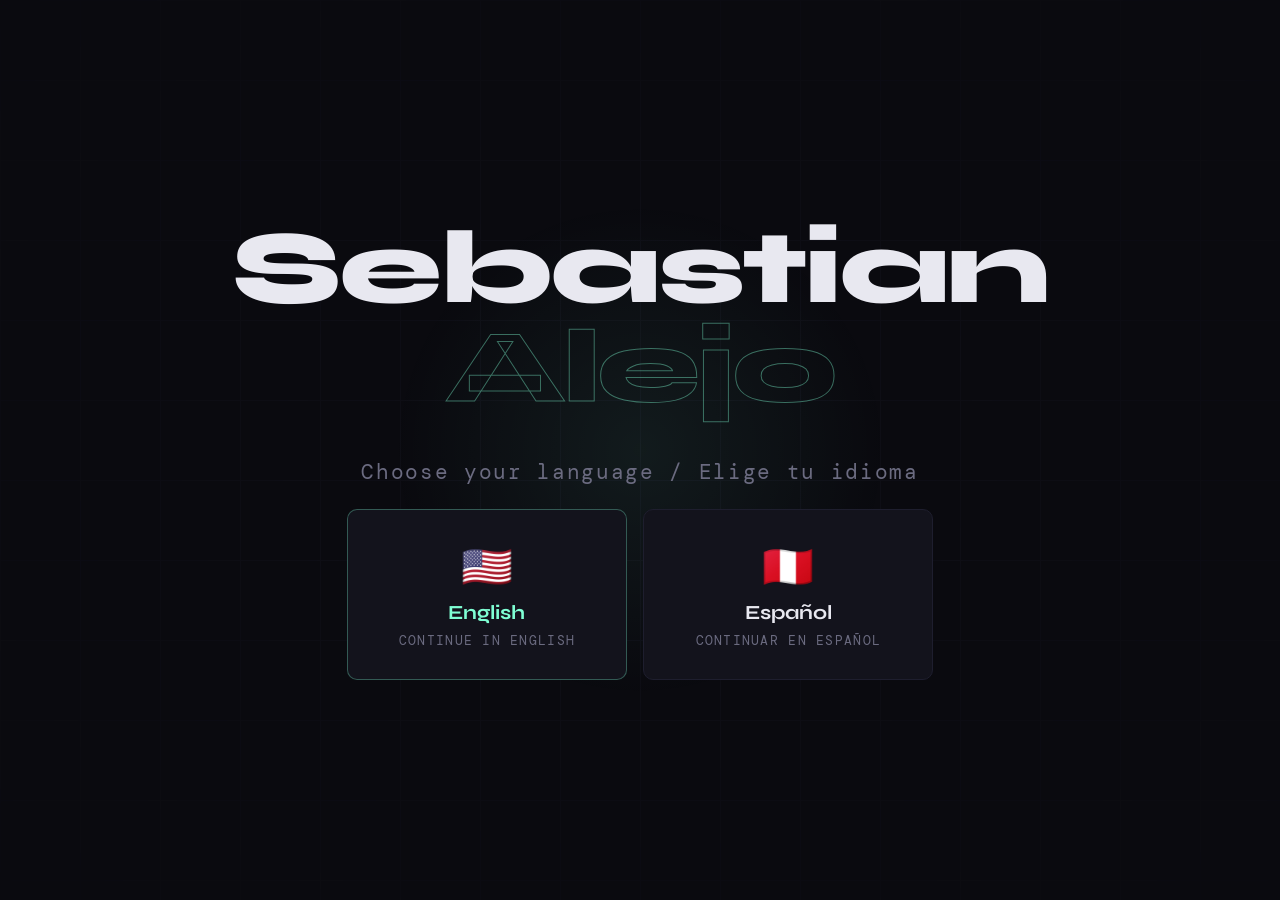
==== commit 72c614db: "Add Language Modal" ====
--- a/index.html
+++ b/index.html
@@ -3,342 +3,166 @@
 <head>
   <meta charset="UTF-8" />
   <meta name="viewport" content="width=device-width, initial-scale=1.0" />
-  <meta name="description" content="Sebastian Alejo — Systems Engineer student from Lima, Peru. Python, SQL, Automation, Web Development." />
-  <title>Sebastian Alejo — Systems Engineer</title>
-  <link rel="preconnect" href="https://fonts.googleapis.com" />
-  <link href="https://fonts.googleapis.com/css2?family=Syne:wght@400;700;800&family=DM+Mono:wght@300;400;500&display=swap" rel="stylesheet" />
-  <link rel="stylesheet" href="styles.css">
+  <title>Sebastian Alejo</title>
+  <link href="https://fonts.googleapis.com/css2?family=Syne:wght@400;700;800&family=DM+Mono:wght@300;400&display=swap" rel="stylesheet" />
+  <style>
+  *, *::before, *::after { box-sizing: border-box; margin: 0; padding: 0; }
+
+  body {
+    background: #0a0a0f;
+    color: #e8e8f0;
+    font-family: 'DM Mono', monospace;
+    min-height: 100vh;
+    display: flex;
+    align-items: center;
+    justify-content: center;
+    overflow: hidden;
+  }
+
+  body::before {
+    content: '';
+    position: fixed; inset: 0;
+    background-image:
+      linear-gradient(#1e1e2e 1px, transparent 1px),
+      linear-gradient(90deg, #1e1e2e 1px, transparent 1px);
+    background-size: 80px 80px;
+    opacity: 0.3;
+    mask-image: radial-gradient(ellipse 80% 80% at 50% 50%, black, transparent);
+    pointer-events: none;
+  }
+
+  .glow {
+    position: fixed;
+    width: 500px; height: 500px;
+    background: radial-gradient(circle, rgba(127,255,212,0.07) 0%, transparent 70%);
+    border-radius: 50%;
+    top: 50%; left: 50%;
+    transform: translate(-50%, -50%);
+    pointer-events: none;
+  }
+
+  .container {
+    position: relative;
+    text-align: center;
+    padding: 2rem;
+    animation: fadeIn 0.8s ease forwards;
+  }
+
+  .logo {
+    font-family: 'Syne', sans-serif;
+    font-weight: 800;
+    font-size: 1.4rem;
+    color: #7fffd4;
+    letter-spacing: -0.02em;
+    margin-bottom: 3.5rem;
+  }
+
+  h1 {
+    font-family: 'Syne', sans-serif;
+    font-size: clamp(3.2rem, 10vw, 6.5rem);
+    font-weight: 800;
+    line-height: 0.95;
+    letter-spacing: -0.03em;
+    margin-bottom: 1.2rem;
+  }
+
+  h1 span {
+    -webkit-text-stroke: 1px rgba(127,255,212,0.4);
+    color: transparent;
+  }
+
+  .subtitle {
+    font-size: 0.75rem;
+    color: #6b6b80;
+    letter-spacing: 0.15em;
+    text-transform: uppercase;
+    margin-bottom: 3.5rem;
+  }
+
+  .question {
+    font-size: clamp(1rem, 3vw, 1.3rem);
+    color: #6b6b80;
+    letter-spacing: 0.08em;
+    margin-bottom: 1.5rem;
+  }
+
+  .buttons {
+    display: flex;
+    gap: 1rem;
+    justify-content: center;
+    flex-wrap: wrap;
+  }
+
+  .lang-btn {
+    display: flex;
+    flex-direction: column;
+    align-items: center;
+    gap: 0.4rem;
+    padding: 1.9rem 3.2rem;
+    border-radius: 10px;
+    text-decoration: none;
+    border: 1px solid #1e1e2e;
+    background: #13131c;
+    color: #e8e8f0;
+    transition: all 0.25s;
+    min-width: 190px;
+  }
+
+  .lang-btn:hover {
+    border-color: rgba(127,255,212,0.4);
+    transform: translateY(-4px);
+    box-shadow: 0 12px 32px rgba(127,255,212,0.1);
+  }
+
+  .lang-btn .flag { font-size: 2.6rem; }
+
+  .lang-btn .lang-name {
+    font-family: 'Syne', sans-serif;
+    font-size: 1.25rem;
+    font-weight: 700;
+  }
+
+  .lang-btn .lang-label {
+    font-size: 0.8rem;
+    color: #6b6b80;
+    letter-spacing: 0.1em;
+    text-transform: uppercase;
+  }
+
+  .lang-btn.primary { border-color: rgba(127,255,212,0.3); }
+  .lang-btn.primary .lang-name { color: #7fffd4; }
+
+  @keyframes fadeIn {
+    from { opacity: 0; transform: translateY(16px); }
+    to   { opacity: 1; transform: translateY(0); }
+  }
+
+  @media (max-width: 480px) {
+    .container { padding: 1.5rem; }
+    h1 { font-size: clamp(1.8rem, 11vw, 3rem); margin-bottom: 1rem; }
+    .question { font-size: 0.82rem; margin-bottom: 1.2rem; }
+    .buttons { flex-direction: column; align-items: center; }
+    .lang-btn { min-width: 80%; padding: 1.2rem 1.8rem; }
+  }
+  </style>
 </head>
 <body>
-
-  <div class="cursor" id="cursor"></div>
-  <div class="cursor-ring" id="cursorRing"></div>
-
-  <nav id="navbar">
-    <a href="#" class="nav-logo">SA/</a>
-    <ul class="nav-links">
-      <li><a href="#about">About</a></li>
-      <li><a href="#experience">Experience</a></li>
-      <li><a href="#projects">Projects</a></li>
-      <li><a href="#certificates">Certificates</a></li>
-      <li><a href="#contact">Contact</a></li>
-    </ul>
-  </nav>
-
-  <!-- HERO -->
-  <section class="hero">
-    <div class="hero-grid"></div>
-    <div class="hero-glow"></div>
-    <div class="hero-content">
-      <div class="hero-tag">
-        <div class="status-dot"></div>
-        Lima, Peru · Open to opportunities
-      </div>
-      <h1 class="hero-name">Sebastian<br/><span>Alejo</span></h1>
-      <p class="hero-role">Systems Engineer · Python · SQL · Automation</p>
-      <p class="hero-desc">
-        Computer Systems Engineering student with hands-on professional experience in process automation,
-        database management, and software development. Passionate about building tools that solve real problems.
-      </p>
-      <div class="hero-langs">
-        <span class="lang-badge"><strong>ES</strong> Native</span>
-        <span class="lang-badge"><strong>EN</strong> Advanced</span>
-        <span class="lang-badge"><strong>PT</strong> Intermediate</span>
-        <span class="lang-badge"><strong>IT</strong> Basic</span>
-      </div>
-      <div class="hero-cta">
-        <a href="#projects" class="btn btn-primary">View Projects →</a>
-        <a href="#contact" class="btn btn-secondary">Get in Touch</a>
-      </div>
+  <div class="glow"></div>
+  <div class="container">
+    <h1>Sebastian<br/><span>Alejo</span></h1><br>
+    <p class="question">Choose your language / Elige tu idioma</p>
+    <div class="buttons">
+      <a href="en.html" class="lang-btn primary">
+        <span class="flag">🇺🇸</span>
+        <span class="lang-name">English</span>
+        <span class="lang-label">Continue in English</span>
+      </a>
+      <a href="es.html" class="lang-btn">
+        <span class="flag">🇵🇪</span>
+        <span class="lang-name">Español</span>
+        <span class="lang-label">Continuar en español</span>
+      </a>
     </div>
-  </section>
-
-  <!-- ABOUT -->
-  <section id="about">
-    <div class="reveal">
-      <div class="section-label">01 — About</div>
-      <h2 class="section-title">Who I am</h2>
-      <div class="about-grid">
-        <div class="about-text">
-          <p>I'm a <strong>5th-year Computer Systems Engineering student</strong> at Universidad Privada del Norte, Lima. I combine strong technical knowledge in Python, SQL, and automation with real-world professional experience delivering software solutions for public and private institutions.</p>
-          <p>I've built automation systems that generated thousands of personalized documents for municipalities, created QR-based identification platforms, and provided bilingual technical support for an international company. I thrive in environments that demand analysis, problem-solving, and continuous improvement.</p>
-          <p>Beyond engineering, I speak <strong>four languages</strong> — Spanish, English, Portuguese, and Italian — which helps me collaborate across multicultural and international teams.</p>
-
-          <div style="margin-top:2rem; display:flex; flex-direction:column; gap:1.5rem;">
-            <div class="skills-block">
-              <div class="skills-block-title">Programming Languages</div>
-              <div class="skills-grid">
-                <div class="skill-tag"><div class="skill-dot"></div>Python</div>
-                <div class="skill-tag"><div class="skill-dot"></div>SQL</div>
-                <div class="skill-tag"><div class="skill-dot"></div>Java</div>
-                <div class="skill-tag"><div class="skill-dot"></div>C#</div>
-                <div class="skill-tag"><div class="skill-dot"></div>JavaScript</div>
-              </div>
-            </div>
-            <div class="skills-block">
-              <div class="skills-block-title">Data & Databases</div>
-              <div class="skills-grid">
-                <div class="skill-tag"><div class="skill-dot"></div>Pandas</div>
-                <div class="skill-tag"><div class="skill-dot"></div>NumPy</div>
-                <div class="skill-tag"><div class="skill-dot"></div>Scikit-learn</div>
-                <div class="skill-tag"><div class="skill-dot"></div>Matplotlib</div>
-                <div class="skill-tag"><div class="skill-dot"></div>MySQL</div>
-                <div class="skill-tag"><div class="skill-dot"></div>SQLite</div>
-                <div class="skill-tag"><div class="skill-dot"></div>ReportLab</div>
-              </div>
-            </div>
-            <div class="skills-block">
-              <div class="skills-block-title">Web Development</div>
-              <div class="skills-grid">
-                <div class="skill-tag"><div class="skill-dot"></div>Django</div>
-                <div class="skill-tag"><div class="skill-dot"></div>Angular</div>
-                <div class="skill-tag"><div class="skill-dot"></div>Node.js</div>
-                <div class="skill-tag"><div class="skill-dot"></div>HTML & CSS</div>
-                <div class="skill-tag"><div class="skill-dot"></div>Bootstrap</div>
-                <div class="skill-tag"><div class="skill-dot"></div>Git & GitHub</div>
-              </div>
-            </div>
-          </div>
-        </div>
-        <div class="about-stats">
-          <div class="stat-card">
-            <div class="stat-number">5th</div>
-            <div class="stat-label">Year of Engineering</div>
-          </div>
-          <div class="stat-card">
-            <div class="stat-number">3+</div>
-            <div class="stat-label">Years of experience</div>
-          </div>
-          <div class="stat-card">
-            <div class="stat-number">6+</div>
-            <div class="stat-label">Projects delivered</div>
-          </div>
-          <div class="stat-card">
-            <div class="stat-number">4</div>
-            <div class="stat-label">Languages spoken</div>
-          </div>
-        </div>
-      </div>
-    </div>
-  </section>
-
-  <!-- EXPERIENCE -->
-  <section id="experience">
-    <div class="reveal">
-      <div class="section-label">02 — Experience</div>
-      <h2 class="section-title">Where I've worked</h2>
-      <div class="timeline">
-
-        <div class="timeline-item">
-          <div class="timeline-left">
-            <div class="timeline-date">Jan 2026 – Mar 2026</div>
-            <div class="timeline-loc">Lima, Peru</div>
-          </div>
-          <div class="timeline-right">
-            <div class="timeline-company">Bryan Impresores & Servicios Generales</div>
-            <div class="timeline-role">Software Developer</div>
-            <ul class="timeline-bullets">
-              <li>Developed Python solutions to automate internal business processes.</li>
-              <li>Built automated document generation pipelines and managed relational databases.</li>
-            </ul>
-          </div>
-        </div>
-
-        <div class="timeline-item">
-          <div class="timeline-left">
-            <div class="timeline-date">Oct 2025 – Jan 2026</div>
-            <div class="timeline-loc">Lima, Peru</div>
-          </div>
-          <div class="timeline-right">
-            <div class="timeline-company">DoorDash (Teleperformance Perú)</div>
-            <div class="timeline-role">Bilingual Customer Service Representative</div>
-            <ul class="timeline-bullets">
-              <li>Provided customer and driver support in English and Spanish, resolving service incidents efficiently.</li>
-              <li>Managed order, payment, and account cases via CRM tools while meeting quality and response SLAs.</li>
-            </ul>
-          </div>
-        </div>
-
-        <div class="timeline-item">
-          <div class="timeline-left">
-            <div class="timeline-date">Jun 2025 – Sep 2025</div>
-            <div class="timeline-loc">Lima, Peru</div>
-          </div>
-          <div class="timeline-right">
-            <div class="timeline-company">Consultoría en Laboratorio S.A.C. (ICL)</div>
-            <div class="timeline-role">Educational Technology Administrator & Digital Support</div>
-            <ul class="timeline-bullets">
-              <li>Built an automated system to generate personalized academic certificates with embedded QR codes.</li>
-              <li>Managed platform content and provided digital support for academic processes.</li>
-            </ul>
-          </div>
-        </div>
-
-      </div>
-    </div>
-  </section>
-
-  <!-- PROJECTS -->
-  <section id="projects">
-    <div class="reveal">
-      <div class="section-label">03 — Work</div>
-      <h2 class="section-title">Projects</h2>
-      <div class="projects-grid">
-
-        <div class="project-card">
-          <div class="project-year">Feb 2026</div>
-          <h3 class="project-title">Municipal Tax Booklet Generator</h3>
-          <p class="project-client">Municipality of Independencia</p>
-          <p class="project-desc">Automated system for mass generation of personalized 2026 municipal tax booklets, processing citizen data and producing print-ready PDF documents at scale.</p>
-          <div class="project-tags"><span class="project-tag">Python</span><span class="project-tag">ReportLab</span><span class="project-tag">SQL</span><span class="project-tag">Automation</span></div>
-        </div>
-
-        <div class="project-card">
-          <div class="project-year">Jan 2026</div>
-          <h3 class="project-title">Municipal Tax Booklet Generator</h3>
-          <p class="project-client">Municipality of Puente Piedra</p>
-          <p class="project-desc">Replicated and adapted the booklet generation pipeline for a second municipality, handling different dataset and layout requirements.</p>
-          <div class="project-tags"><span class="project-tag">Python</span><span class="project-tag">ReportLab</span><span class="project-tag">SQL</span><span class="project-tag">Automation</span></div>
-        </div>
-
-        <div class="project-card">
-          <div class="project-year">Jun 2025</div>
-          <h3 class="project-title">Automated Academic Certification System</h3>
-          <p class="project-client">Consultoría en Laboratorio S.A.C. (ICL)</p>
-          <p class="project-desc">End-to-end system to generate and issue personalized academic certificates with QR codes for verification, replacing a fully manual process.</p>
-          <div class="project-tags"><span class="project-tag">Python</span><span class="project-tag">QR Codes</span><span class="project-tag">PDF Generation</span><span class="project-tag">Automation</span></div>
-        </div>
-
-        <div class="project-card">
-          <div class="project-year">Dec 2024</div>
-          <h3 class="project-title">QR Identification System for Mototaxis</h3>
-          <p class="project-client">Municipality of Carabayllo</p>
-          <p class="project-desc">Digital identification platform for registered mototaxi units using QR codes, enabling quick verification by municipal officers in the field.</p>
-          <div class="project-tags"><span class="project-tag">Python</span><span class="project-tag">QR Codes</span><span class="project-tag">Database</span></div>
-        </div>
-
-        <div class="project-card">
-          <div class="project-year">Jan–Feb 2025</div>
-          <h3 class="project-title">2025 Municipal Tax Booklets</h3>
-          <p class="project-client">Municipalities of Independencia & Puente Piedra</p>
-          <p class="project-desc">First iteration of the tax booklet automation system, establishing the core pipeline later improved for the 2026 editions across both municipalities.</p>
-          <div class="project-tags"><span class="project-tag">Python</span><span class="project-tag">ReportLab</span><span class="project-tag">SQL</span></div>
-        </div>
-
-        <div class="project-card">
-          <div class="project-year">2021 – Present</div>
-          <h3 class="project-title">Personal Portfolio</h3>
-          <p class="project-client">sebastianalejo.github.io</p>
-          <p class="project-desc">Personal website to showcase projects, skills, and professional experience. Built with HTML, CSS, and JavaScript.</p>
-          <div class="project-tags"><span class="project-tag">HTML</span><span class="project-tag">CSS</span><span class="project-tag">JavaScript</span></div>
-        </div>
-
-      </div>
-    </div>
-  </section>
-
-  <!-- CERTIFICATES -->
-  <section id="certificates">
-    <div class="reveal">
-      <div class="section-label">04 — Learning</div>
-      <h2 class="section-title">Certifications</h2>
-      <div class="certs-list">
-        <a href="https://www.credly.com/badges/d73851b6-8d9f-47f3-8013-ef76f5bd79b5" target="_blank" class="cert-item">
-          <div class="cert-left"><div class="cert-icon">📊</div><div><div class="cert-name">Introduction to Data Science</div><div class="cert-source">Cisco Networking Academy</div></div></div>
-          <div class="cert-meta"><span class="cert-year">2024</span><span class="cert-arrow">↗</span></div>
-        </a>
-        <a href="https://www.credly.com/badges/c07433f6-ce94-4910-9039-498a11cc44e9" target="_blank" class="cert-item">
-          <div class="cert-left"><div class="cert-icon">🐍</div><div><div class="cert-name">Python Essentials</div><div class="cert-source">Cisco Networking Academy</div></div></div>
-          <div class="cert-meta"><span class="cert-year">2024</span><span class="cert-arrow">↗</span></div>
-        </a>
-        <div class="cert-item" style="cursor:default;">
-          <div class="cert-left"><div class="cert-icon">⚙️</div><div><div class="cert-name">Advanced Programming in C</div><div class="cert-source">Cisco Networking Academy</div></div></div>
-          <div class="cert-meta"><span class="cert-year">2023</span></div>
-        </div>
-        <a href="https://www.credly.com/badges/d4c3ed6d-5450-4c7a-a942-bfafad04dc27" target="_blank" class="cert-item">
-          <div class="cert-left"><div class="cert-icon">🔐</div><div><div class="cert-name">Introduction to Cybersecurity</div><div class="cert-source">Cisco Networking Academy</div></div></div>
-          <div class="cert-meta"><span class="cert-year">2022</span><span class="cert-arrow">↗</span></div>
-        </a>
-        <a href="https://www.credly.com/badges/3a892a32-4303-44ca-a8dc-91c543e87b01" target="_blank" class="cert-item">
-          <div class="cert-left"><div class="cert-icon">📡</div><div><div class="cert-name">Introduction to IoT</div><div class="cert-source">Cisco Networking Academy</div></div></div>
-          <div class="cert-meta"><span class="cert-year">2022</span><span class="cert-arrow">↗</span></div>
-        </a>
-        <a href="https://www.codecademy.com/profiles/sebastianalejo24/certificates/705dcb15de0da4dd9d9fc4f3274b430e" target="_blank" class="cert-item">
-          <div class="cert-left"><div class="cert-icon">🟨</div><div><div class="cert-name">JavaScript</div><div class="cert-source">Codecademy</div></div></div>
-          <div class="cert-meta"><span class="cert-year">2021</span><span class="cert-arrow">↗</span></div>
-        </a>
-        <a href="https://www.codecademy.com/profiles/sebastianalejo24/certificates/9eb0741e5ebef1f9f58a53bfac67d3a7" target="_blank" class="cert-item">
-          <div class="cert-left"><div class="cert-icon">🌐</div><div><div class="cert-name">HTML</div><div class="cert-source">Codecademy</div></div></div>
-          <div class="cert-meta"><span class="cert-year">2021</span><span class="cert-arrow">↗</span></div>
-        </a>
-        <a href="https://www.codecademy.com/profiles/sebastianalejo24/certificates/9a5bb1fc45b4281af1fffec93b0aaf05" target="_blank" class="cert-item">
-          <div class="cert-left"><div class="cert-icon">🎨</div><div><div class="cert-name">CSS</div><div class="cert-source">Codecademy</div></div></div>
-          <div class="cert-meta"><span class="cert-year">2021</span><span class="cert-arrow">↗</span></div>
-        </a>
-        <a href="https://www.codecademy.com/profiles/sebastianalejo24/certificates/0595479d03627a8cb816b069000e4d06" target="_blank" class="cert-item">
-          <div class="cert-left"><div class="cert-icon">⚡</div><div><div class="cert-name">Bootstrap</div><div class="cert-source">Codecademy</div></div></div>
-          <div class="cert-meta"><span class="cert-year">2021</span><span class="cert-arrow">↗</span></div>
-        </a>
-        <a href="https://www.codecademy.com/profiles/sebastianalejo24/certificates/3a62023b0054dc793edc0adecd715fd7" target="_blank" class="cert-item">
-          <div class="cert-left"><div class="cert-icon">📱</div><div><div class="cert-name">Responsive Design</div><div class="cert-source">Codecademy</div></div></div>
-          <div class="cert-meta"><span class="cert-year">2021</span><span class="cert-arrow">↗</span></div>
-        </a>
-      </div>
-    </div>
-  </section>
-
-  <!-- CONTACT -->
-  <section id="contact">
-    <div class="reveal">
-      <div class="section-label">05 — Connect</div>
-      <h2 class="section-title">Let's talk</h2>
-      <div class="contact-wrapper">
-        <div class="contact-text">
-          <p>I'm always open to new opportunities, collaborations, or just a good conversation about tech. Feel free to reach out through any channel below.</p>
-          <p>I'm particularly interested in roles involving <strong style="color:var(--text)">Python automation</strong>, <strong style="color:var(--text)">data engineering</strong>, or <strong style="color:var(--text)">full-stack web development</strong>.</p>
-          <div class="contact-info">
-            <div class="contact-row">
-              <span class="contact-icon">✉</span>
-              <a href="mailto:alejovaldez2004@gmail.com">alejovaldez2004@gmail.com</a>
-            </div>
-            <div class="contact-row">
-              <span class="contact-icon">📍</span>
-              <span>Lima, Peru</span>
-            </div>
-            <div class="contact-row">
-              <span class="contact-icon">📞</span>
-              <a href="https://api.whatsapp.com/send?phone=51922934170" target="_blank">+51 922 934 170</a>
-            </div>
-          </div>
-        </div>
-        <div class="socials-grid">
-          <a href="https://www.linkedin.com/in/sebastianalejovaldez" target="_blank" class="social-card">
-            <div class="social-icon">💼</div>
-            <div><div class="social-name">LinkedIn</div><div class="social-handle">sebastianalejovaldez</div></div>
-          </a>
-          <a href="https://github.com/sebastianalejo" target="_blank" class="social-card">
-            <div class="social-icon">🐙</div>
-            <div><div class="social-name">GitHub</div><div class="social-handle">sebastianalejo</div></div>
-          </a>
-          <a href="mailto:alejovaldez2004@gmail.com" class="social-card">
-            <div class="social-icon">✉️</div>
-            <div><div class="social-name">Email</div><div class="social-handle">alejovaldez2004@gmail.com</div></div>
-          </a>
-          <a href="https://api.whatsapp.com/send?phone=51922934170" target="_blank" class="social-card">
-            <div class="social-icon">💬</div>
-            <div><div class="social-name">WhatsApp</div><div class="social-handle">Direct message</div></div>
-          </a>
-        </div>
-      </div>
-    </div>
-  </section>
-
-  <footer>
-    <p>© 2026 Sebastian Alejo <span class="footer-dot">·</span> Lima, Peru</p>
-    <p style="font-size:0.68rem; color:var(--muted);">Designed & built with ♥</p>
-  </footer>
-
-  <script src="script.js"></script>
-
+  </div>
 </body>
 </html>
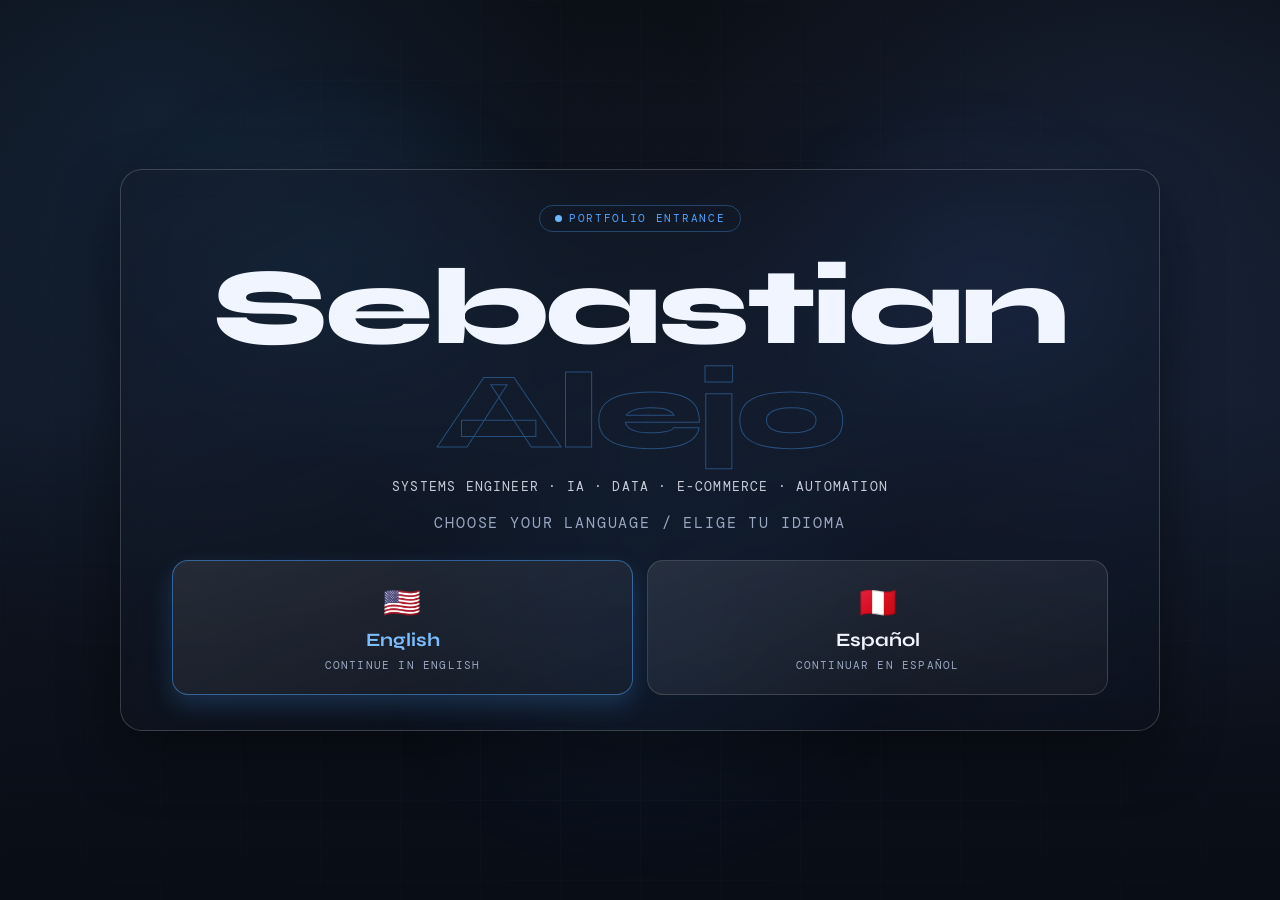
==== commit 36edceaf: "Index improve" ====
--- a/index.html
+++ b/index.html
@@ -3,153 +3,311 @@
 <head>
   <meta charset="UTF-8" />
   <meta name="viewport" content="width=device-width, initial-scale=1.0" />
+  <meta name="description" content="Portafolio profesional de Sebastian Alejo. Elige idioma para ver su experiencia en automatización, datos, e-commerce y desarrollo web." />
+  <link rel="canonical" href="https://sebastianalejo.github.io/" />
+  <meta property="og:type" content="website" />
+  <meta property="og:locale" content="es_PE" />
+  <meta property="og:site_name" content="Sebastian Alejo" />
+  <meta property="og:title" content="Sebastian Alejo | Portfolio" />
+  <meta property="og:description" content="Portafolio profesional de Sebastian Alejo con proyectos de automatización, ingeniería de datos, e-commerce y desarrollo web." />
+  <meta property="og:url" content="https://sebastianalejo.github.io/" />
+  <meta property="og:image" content="https://sebastianalejo.github.io/imagen-foto-web.jpeg" />
+  <meta property="og:image:alt" content="Foto profesional de Sebastian Alejo" />
+  <meta name="twitter:card" content="summary_large_image" />
+  <meta name="twitter:title" content="Sebastian Alejo | Portfolio" />
+  <meta name="twitter:description" content="Portafolio profesional de Sebastian Alejo con proyectos de automatización, ingeniería de datos, e-commerce y desarrollo web." />
+  <meta name="twitter:image" content="https://sebastianalejo.github.io/imagen-foto-web.jpeg" />
   <title>Sebastian Alejo</title>
-  <link href="https://fonts.googleapis.com/css2?family=Syne:wght@400;700;800&family=DM+Mono:wght@300;400&display=swap" rel="stylesheet" />
+  <link rel="icon" type="image/svg+xml" href="favicon.svg" />
+  <link rel="preconnect" href="https://fonts.googleapis.com" />
+  <link href="https://fonts.googleapis.com/css2?family=Syne:wght@400;700;800&family=DM+Mono:wght@300;400;500&family=Space+Grotesk:wght@400;500;600;700&display=swap" rel="stylesheet" />
+  <script type="application/ld+json">
+  {
+    "@context": "https://schema.org",
+    "@graph": [
+      {
+        "@type": "Person",
+        "@id": "https://sebastianalejo.github.io/#person",
+        "name": "Sebastian Alejo",
+        "url": "https://sebastianalejo.github.io/",
+        "image": "https://sebastianalejo.github.io/imagen-foto-web.jpeg",
+        "jobTitle": "Systems Engineer",
+        "sameAs": [
+          "https://www.linkedin.com/in/sebastianalejovaldez",
+          "https://github.com/sebastianalejo"
+        ]
+      },
+      {
+        "@type": "CollectionPage",
+        "@id": "https://sebastianalejo.github.io/#portfolio",
+        "name": "Sebastian Alejo Portfolio",
+        "url": "https://sebastianalejo.github.io/",
+        "about": {
+          "@id": "https://sebastianalejo.github.io/#person"
+        }
+      }
+    ]
+  }
+  </script>
   <style>
+  :root {
+    --bg: #090B10;
+    --surface: #121622;
+    --border: #232A3B;
+    --accent: #4DA3FF;
+    --text: #F1F5FF;
+    --muted: #9AA7C2;
+    --glass-border: rgba(255,255,255,0.18);
+    --deep-shadow: 0 24px 60px rgba(0,0,0,0.42);
+  }
+
   *, *::before, *::after { box-sizing: border-box; margin: 0; padding: 0; }
 
   body {
-    background: #0a0a0f;
-    color: #e8e8f0;
-    font-family: 'DM Mono', monospace;
     min-height: 100vh;
-    display: flex;
-    align-items: center;
-    justify-content: center;
+    min-height: 100svh;
+    min-height: 100dvh;
+    display: grid;
+    place-items: center;
+    padding: 2rem;
     overflow: hidden;
+    color: var(--text);
+    font-family: 'Space Grotesk', sans-serif;
+    background:
+      radial-gradient(circle at 12% 12%, rgba(77,163,255,0.12), transparent 40%),
+      radial-gradient(circle at 88% 20%, rgba(102,160,255,0.12), transparent 44%),
+      linear-gradient(180deg, #090B10 0%, #0F1521 45%, #090D16 100%);
   }
 
   body::before {
     content: '';
-    position: fixed; inset: 0;
+    position: fixed;
+    inset: 0;
     background-image:
-      linear-gradient(#1e1e2e 1px, transparent 1px),
-      linear-gradient(90deg, #1e1e2e 1px, transparent 1px);
+      linear-gradient(var(--border) 1px, transparent 1px),
+      linear-gradient(90deg, var(--border) 1px, transparent 1px);
     background-size: 80px 80px;
-    opacity: 0.3;
-    mask-image: radial-gradient(ellipse 80% 80% at 50% 50%, black, transparent);
+    opacity: 0.28;
+    mask-image: radial-gradient(ellipse 84% 84% at 50% 50%, black, transparent);
     pointer-events: none;
   }
 
-  .glow {
+  body::after {
+    content: '';
     position: fixed;
-    width: 500px; height: 500px;
-    background: radial-gradient(circle, rgba(127,255,212,0.07) 0%, transparent 70%);
+    inset: -18% -10%;
+    background:
+      radial-gradient(closest-side, rgba(77,163,255,0.14), transparent 74%) 16% 24%/42% 42% no-repeat,
+      radial-gradient(closest-side, rgba(90,140,255,0.16), transparent 76%) 84% 28%/38% 38% no-repeat,
+      radial-gradient(closest-side, rgba(77,163,255,0.08), transparent 78%) 50% 82%/46% 46% no-repeat;
+    pointer-events: none;
+    filter: blur(36px);
+    animation: auroraFloat 24s ease-in-out infinite alternate;
+    opacity: 0.8;
+  }
+
+  .hero-glow {
+    position: fixed;
+    width: 620px;
+    height: 620px;
+    top: 50%;
+    left: 50%;
+    transform: translate(-50%, -50%);
     border-radius: 50%;
-    top: 50%; left: 50%;
-    transform: translate(-50%, -50%);
+    background: radial-gradient(circle, rgba(77,163,255,0.07) 0%, transparent 70%);
     pointer-events: none;
+    animation: glowPulse 7s ease-in-out infinite;
   }
 
   .container {
+    width: min(1040px, 100%);
+    text-align: center;
     position: relative;
-    text-align: center;
-    padding: 2rem;
-    animation: fadeIn 0.8s ease forwards;
-  }
-
-  .logo {
-    font-family: 'Syne', sans-serif;
-    font-weight: 800;
-    font-size: 1.4rem;
-    color: #7fffd4;
-    letter-spacing: -0.02em;
-    margin-bottom: 3.5rem;
+    padding: clamp(1.3rem, 4vw, 2.2rem) clamp(1.4rem, 5vw, 3.2rem);
+    border: 1px solid var(--glass-border);
+    border-radius: 22px;
+    background: linear-gradient(155deg, rgba(22,28,40,0.52), rgba(15,18,26,0.2));
+    backdrop-filter: blur(16px) saturate(118%);
+    box-shadow: var(--deep-shadow);
+    animation: fadeUp 0.6s ease forwards;
+    z-index: 2;
+  }
+
+  .hero-tag {
+    display: inline-flex;
+    align-items: center;
+    gap: 0.45rem;
+    margin-bottom: 1.5rem;
+    padding: 0.38rem 0.95rem;
+    border-radius: 999px;
+    border: 1px solid rgba(77,163,255,0.32);
+    color: var(--accent);
+    font-family: 'DM Mono', monospace;
+    font-size: 0.66rem;
+    letter-spacing: 0.16em;
+    text-transform: uppercase;
+    opacity: 0;
+    animation: fadeUp 0.5s 0.08s ease forwards;
+  }
+
+  .status-dot {
+    width: 7px;
+    height: 7px;
+    border-radius: 50%;
+    background: #6CB6FF;
+    animation: pulse 2s infinite;
   }
 
   h1 {
     font-family: 'Syne', sans-serif;
-    font-size: clamp(3.2rem, 10vw, 6.5rem);
+    font-size: clamp(2.8rem, 10vw, 6.8rem);
     font-weight: 800;
     line-height: 0.95;
     letter-spacing: -0.03em;
-    margin-bottom: 1.2rem;
+    margin-bottom: 0.95rem;
+    opacity: 0;
+    animation: fadeUp 0.6s 0.18s ease forwards;
   }
 
   h1 span {
-    -webkit-text-stroke: 1px rgba(127,255,212,0.4);
+    -webkit-text-stroke: 1px rgba(77,163,255,0.38);
     color: transparent;
   }
 
-  .subtitle {
-    font-size: 0.75rem;
-    color: #6b6b80;
-    letter-spacing: 0.15em;
+  .question {
+    color: var(--muted);
+    font-family: 'DM Mono', monospace;
+    font-size: clamp(0.8rem, 2vw, 0.95rem);
+    letter-spacing: 0.12em;
     text-transform: uppercase;
-    margin-bottom: 3.5rem;
-  }
-
-  .question {
-    font-size: clamp(1rem, 3vw, 1.3rem);
-    color: #6b6b80;
-    letter-spacing: 0.08em;
-    margin-bottom: 1.5rem;
+    margin-bottom: 1.7rem;
+    opacity: 0;
+    animation: fadeUp 0.6s 0.28s ease forwards;
+  }
+
+  .landing-role {
+    color: rgba(241,245,255,0.82);
+    font-family: 'DM Mono', monospace;
+    font-size: clamp(0.7rem, 1.8vw, 0.82rem);
+    letter-spacing: 0.09em;
+    text-transform: uppercase;
+    margin-bottom: 1.1rem;
+    opacity: 0;
+    animation: fadeUp 0.6s 0.24s ease forwards;
   }
 
   .buttons {
-    display: flex;
-    gap: 1rem;
-    justify-content: center;
-    flex-wrap: wrap;
+    display: grid;
+    grid-template-columns: repeat(2, minmax(0, 1fr));
+    gap: 0.9rem;
+    opacity: 0;
+    animation: fadeUp 0.6s 0.38s ease forwards;
   }
 
   .lang-btn {
     display: flex;
     flex-direction: column;
     align-items: center;
-    gap: 0.4rem;
-    padding: 1.9rem 3.2rem;
-    border-radius: 10px;
+    gap: 0.45rem;
+    padding: 1.35rem 1.2rem;
+    border-radius: 16px;
     text-decoration: none;
-    border: 1px solid #1e1e2e;
-    background: #13131c;
-    color: #e8e8f0;
-    transition: all 0.25s;
-    min-width: 190px;
+    border: 1px solid rgba(255,255,255,0.14);
+    background: linear-gradient(160deg, rgba(255,255,255,0.09), rgba(255,255,255,0.03));
+    color: var(--text);
+    transition: transform 0.22s, border-color 0.22s, box-shadow 0.22s, background 0.22s;
+    position: relative;
+    overflow: hidden;
+  }
+
+  .lang-btn::before {
+    content: '';
+    position: absolute;
+    inset: -1px;
+    border-radius: inherit;
+    background: linear-gradient(130deg, rgba(255,255,255,0.2), rgba(255,255,255,0), rgba(77,163,255,0.2));
+    opacity: 0;
+    transition: opacity 0.22s;
+    pointer-events: none;
   }
 
   .lang-btn:hover {
-    border-color: rgba(127,255,212,0.4);
-    transform: translateY(-4px);
-    box-shadow: 0 12px 32px rgba(127,255,212,0.1);
-  }
-
-  .lang-btn .flag { font-size: 2.6rem; }
+    transform: translateY(-3px);
+    border-color: rgba(77,163,255,0.45);
+    box-shadow: 0 12px 26px rgba(77,163,255,0.16);
+    background: linear-gradient(160deg, rgba(77,163,255,0.16), rgba(255,255,255,0.03));
+  }
+
+  .lang-btn:hover::before {
+    opacity: 1;
+  }
+
+  .lang-btn .flag { font-size: 1.9rem; }
 
   .lang-btn .lang-name {
     font-family: 'Syne', sans-serif;
-    font-size: 1.25rem;
+    font-size: 1.18rem;
     font-weight: 700;
+    letter-spacing: -0.01em;
   }
 
   .lang-btn .lang-label {
-    font-size: 0.8rem;
-    color: #6b6b80;
-    letter-spacing: 0.1em;
+    font-family: 'DM Mono', monospace;
+    font-size: 0.68rem;
+    color: var(--muted);
+    letter-spacing: 0.11em;
     text-transform: uppercase;
   }
 
-  .lang-btn.primary { border-color: rgba(127,255,212,0.3); }
-  .lang-btn.primary .lang-name { color: #7fffd4; }
-
-  @keyframes fadeIn {
-    from { opacity: 0; transform: translateY(16px); }
-    to   { opacity: 1; transform: translateY(0); }
-  }
-
-  @media (max-width: 480px) {
-    .container { padding: 1.5rem; }
-    h1 { font-size: clamp(1.8rem, 11vw, 3rem); margin-bottom: 1rem; }
-    .question { font-size: 0.82rem; margin-bottom: 1.2rem; }
-    .buttons { flex-direction: column; align-items: center; }
-    .lang-btn { min-width: 80%; padding: 1.2rem 1.8rem; }
+  .lang-btn.primary {
+    border-color: rgba(77,163,255,0.5);
+    box-shadow: 0 10px 24px rgba(77,163,255,0.2);
+  }
+
+  .lang-btn.primary .lang-name { color: #7DBEFF; }
+
+  @keyframes fadeUp {
+    from { opacity: 0; transform: translateY(14px); }
+    to { opacity: 1; transform: translateY(0); }
+  }
+
+  @keyframes pulse {
+    0% { transform: scale(1); opacity: 1; }
+    50% { transform: scale(1.2); opacity: 0.6; }
+    100% { transform: scale(1); opacity: 1; }
+  }
+
+  @keyframes auroraFloat {
+    0% { transform: translate3d(0, 0, 0) scale(1); }
+    100% { transform: translate3d(0, -20px, 0) scale(1.06); }
+  }
+
+  @keyframes glowPulse {
+    0%, 100% { opacity: 0.65; transform: translate(-50%, -50%) scale(1); }
+    50% { opacity: 0.9; transform: translate(-50%, -50%) scale(1.06); }
+  }
+
+  @media (max-width: 640px) {
+    body { padding: 1.1rem; }
+    .container { border-radius: 16px; padding: 1.15rem 0.9rem; }
+    .hero-tag { font-size: 0.58rem; letter-spacing: 0.11em; }
+    .question { font-size: 0.72rem; margin-bottom: 1.2rem; }
+    .landing-role { font-size: 0.62rem; margin-bottom: 0.9rem; }
+    .buttons { grid-template-columns: 1fr; gap: 0.7rem; }
+    .lang-btn { padding: 1.05rem 1rem; }
+    .lang-btn .lang-name { font-size: 1.05rem; }
   }
   </style>
 </head>
 <body>
-  <div class="glow"></div>
+  <div class="hero-glow"></div>
   <div class="container">
-    <h1>Sebastian<br/><span>Alejo</span></h1><br>
+    <div class="hero-tag">
+      <div class="status-dot"></div>
+      Portfolio Entrance
+    </div>
+    <h1>Sebastian<br/><span>Alejo</span></h1>
+    <p class="landing-role">Systems Engineer · IA · Data · E-commerce · Automation</p>
     <p class="question">Choose your language / Elige tu idioma</p>
     <div class="buttons">
       <a href="en.html" class="lang-btn primary">
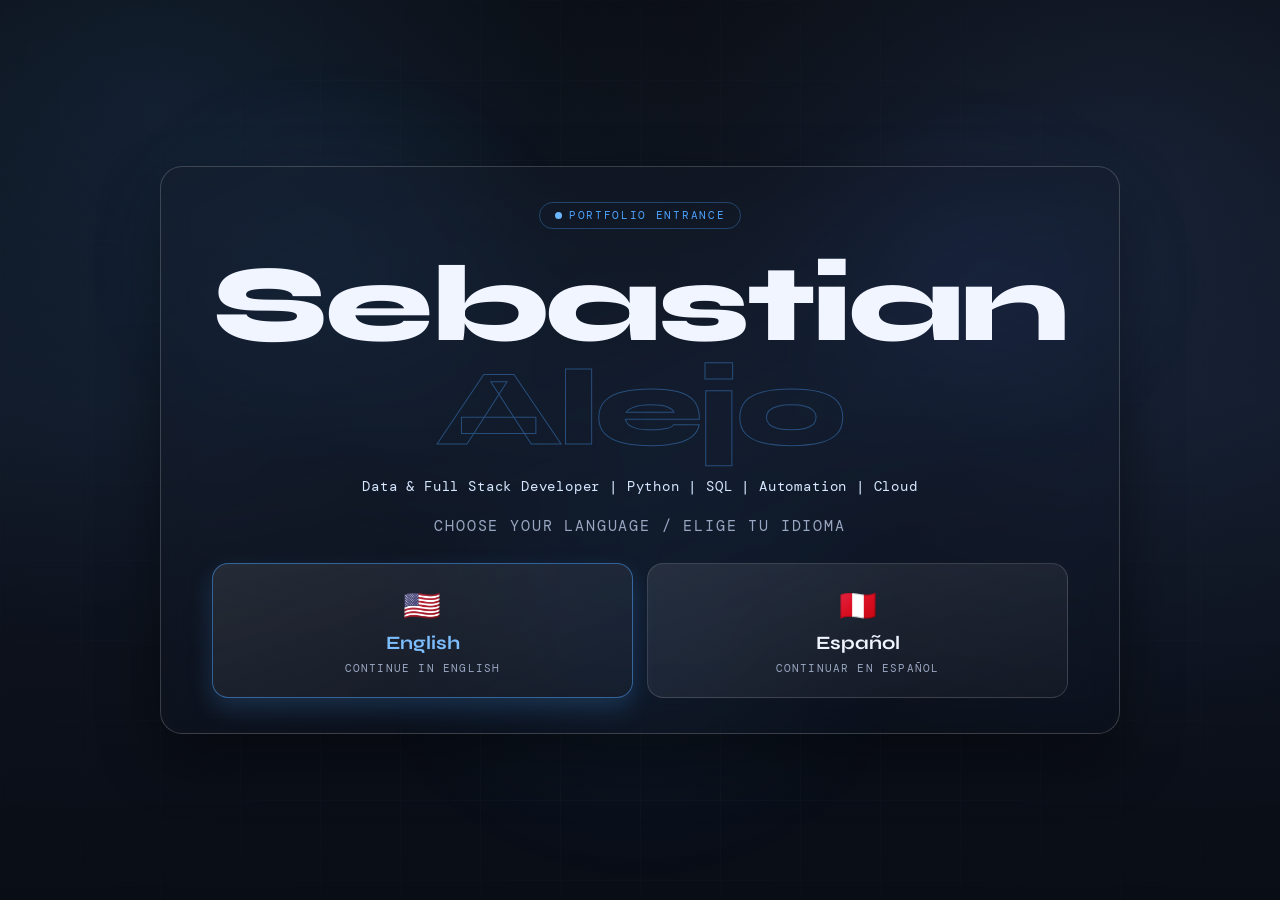
==== commit af16b3e1: "Fixing index" ====
--- a/index.html
+++ b/index.html
@@ -69,8 +69,9 @@
     min-height: 100dvh;
     display: grid;
     place-items: center;
-    padding: 2rem;
-    overflow: hidden;
+    padding: clamp(0.9rem, 2.8vw, 2rem);
+    overflow-x: hidden;
+    overflow-y: auto;
     color: var(--text);
     font-family: 'Space Grotesk', sans-serif;
     background:
@@ -121,8 +122,10 @@
 
   .container {
     width: min(1040px, 100%);
+    max-width: 960px;
     text-align: center;
     position: relative;
+    margin-inline: auto;
     padding: clamp(1.3rem, 4vw, 2.2rem) clamp(1.4rem, 5vw, 3.2rem);
     border: 1px solid var(--glass-border);
     border-radius: 22px;
@@ -164,6 +167,9 @@
     font-weight: 800;
     line-height: 0.95;
     letter-spacing: -0.03em;
+    overflow-wrap: normal;
+    word-break: normal;
+    text-align: center;
     margin-bottom: 0.95rem;
     opacity: 0;
     animation: fadeUp 0.6s 0.18s ease forwards;
@@ -180,17 +186,26 @@
     font-size: clamp(0.8rem, 2vw, 0.95rem);
     letter-spacing: 0.12em;
     text-transform: uppercase;
+    text-align: center;
     margin-bottom: 1.7rem;
     opacity: 0;
     animation: fadeUp 0.6s 0.28s ease forwards;
   }
 
   .landing-role {
-    color: rgba(241,245,255,0.82);
+    display: block;
+    max-width: min(100%, 920px);
+    color: #d7e7ff;
     font-family: 'DM Mono', monospace;
-    font-size: clamp(0.7rem, 1.8vw, 0.82rem);
-    letter-spacing: 0.09em;
-    text-transform: uppercase;
+    font-size: clamp(0.68rem, 1.35vw, 0.85rem);
+    letter-spacing: 0.06em;
+    text-transform: none;
+    text-align: center;
+    line-height: 1.7;
+    padding: 0;
+    border: 0;
+    background: none;
+    box-shadow: none;
     margin-bottom: 1.1rem;
     opacity: 0;
     animation: fadeUp 0.6s 0.24s ease forwards;
@@ -288,14 +303,110 @@
   }
 
   @media (max-width: 640px) {
-    body { padding: 1.1rem; }
-    .container { border-radius: 16px; padding: 1.15rem 0.9rem; }
+    body {
+      display: block;
+      padding: 0;
+      min-height: 100vh;
+      min-height: 100svh;
+      min-height: 100dvh;
+    }
+
+    .container {
+      width: 100%;
+      max-width: none;
+      min-height: 100vh;
+      min-height: 100svh;
+      min-height: 100dvh;
+      border-radius: 0;
+      padding: clamp(1.1rem, 4.5vw, 1.5rem) clamp(0.95rem, 4vw, 1.25rem);
+      display: flex;
+      flex-direction: column;
+      justify-content: center;
+    }
+
     .hero-tag { font-size: 0.58rem; letter-spacing: 0.11em; }
     .question { font-size: 0.72rem; margin-bottom: 1.2rem; }
     .landing-role { font-size: 0.62rem; margin-bottom: 0.9rem; }
     .buttons { grid-template-columns: 1fr; gap: 0.7rem; }
     .lang-btn { padding: 1.05rem 1rem; }
     .lang-btn .lang-name { font-size: 1.05rem; }
+  }
+
+  @media (max-width: 860px) {
+    .hero-glow {
+      width: 500px;
+      height: 500px;
+    }
+
+    h1 {
+      font-size: clamp(2.4rem, 12vw, 4.4rem);
+      line-height: 0.98;
+    }
+
+    .landing-role {
+      letter-spacing: 0.05em;
+    }
+  }
+
+  @media (max-width: 1200px) {
+    h1 {
+      font-size: clamp(2.5rem, 8.2vw, 5.8rem);
+    }
+  }
+
+  @media (max-width: 480px) {
+    body {
+      padding: 0;
+    }
+
+    .container {
+      border-radius: 0;
+      padding-top: max(1rem, env(safe-area-inset-top));
+      padding-right: max(0.85rem, env(safe-area-inset-right));
+      padding-bottom: max(1rem, env(safe-area-inset-bottom));
+      padding-left: max(0.85rem, env(safe-area-inset-left));
+    }
+
+    .hero-tag {
+      margin-bottom: 1.2rem;
+      padding: 0.32rem 0.74rem;
+    }
+
+    h1 {
+      margin-bottom: 0.7rem;
+      font-size: clamp(2.05rem, 11.5vw, 2.8rem);
+    }
+
+    .landing-role {
+      font-size: 0.6rem;
+      letter-spacing: 0.03em;
+      line-height: 1.55;
+      margin-bottom: 0.8rem;
+    }
+
+    .question {
+      font-size: 0.66rem;
+      letter-spacing: 0.09em;
+    }
+
+    .lang-btn {
+      min-height: 84px;
+      padding: 0.9rem 0.85rem;
+      gap: 0.3rem;
+    }
+
+    .lang-btn .flag {
+      font-size: 1.6rem;
+    }
+
+    .lang-btn .lang-name {
+      font-size: 0.98rem;
+    }
+
+    .lang-btn .lang-label {
+      font-size: 0.6rem;
+      letter-spacing: 0.08em;
+    }
   }
   </style>
 </head>
@@ -307,7 +418,7 @@
       Portfolio Entrance
     </div>
     <h1>Sebastian<br/><span>Alejo</span></h1>
-    <p class="landing-role">Systems Engineer · IA · Data · E-commerce · Automation</p>
+    <p class="landing-role">Data &amp; Full Stack Developer | Python | SQL | Automation | Cloud</p>
     <p class="question">Choose your language / Elige tu idioma</p>
     <div class="buttons">
       <a href="en.html" class="lang-btn primary">
